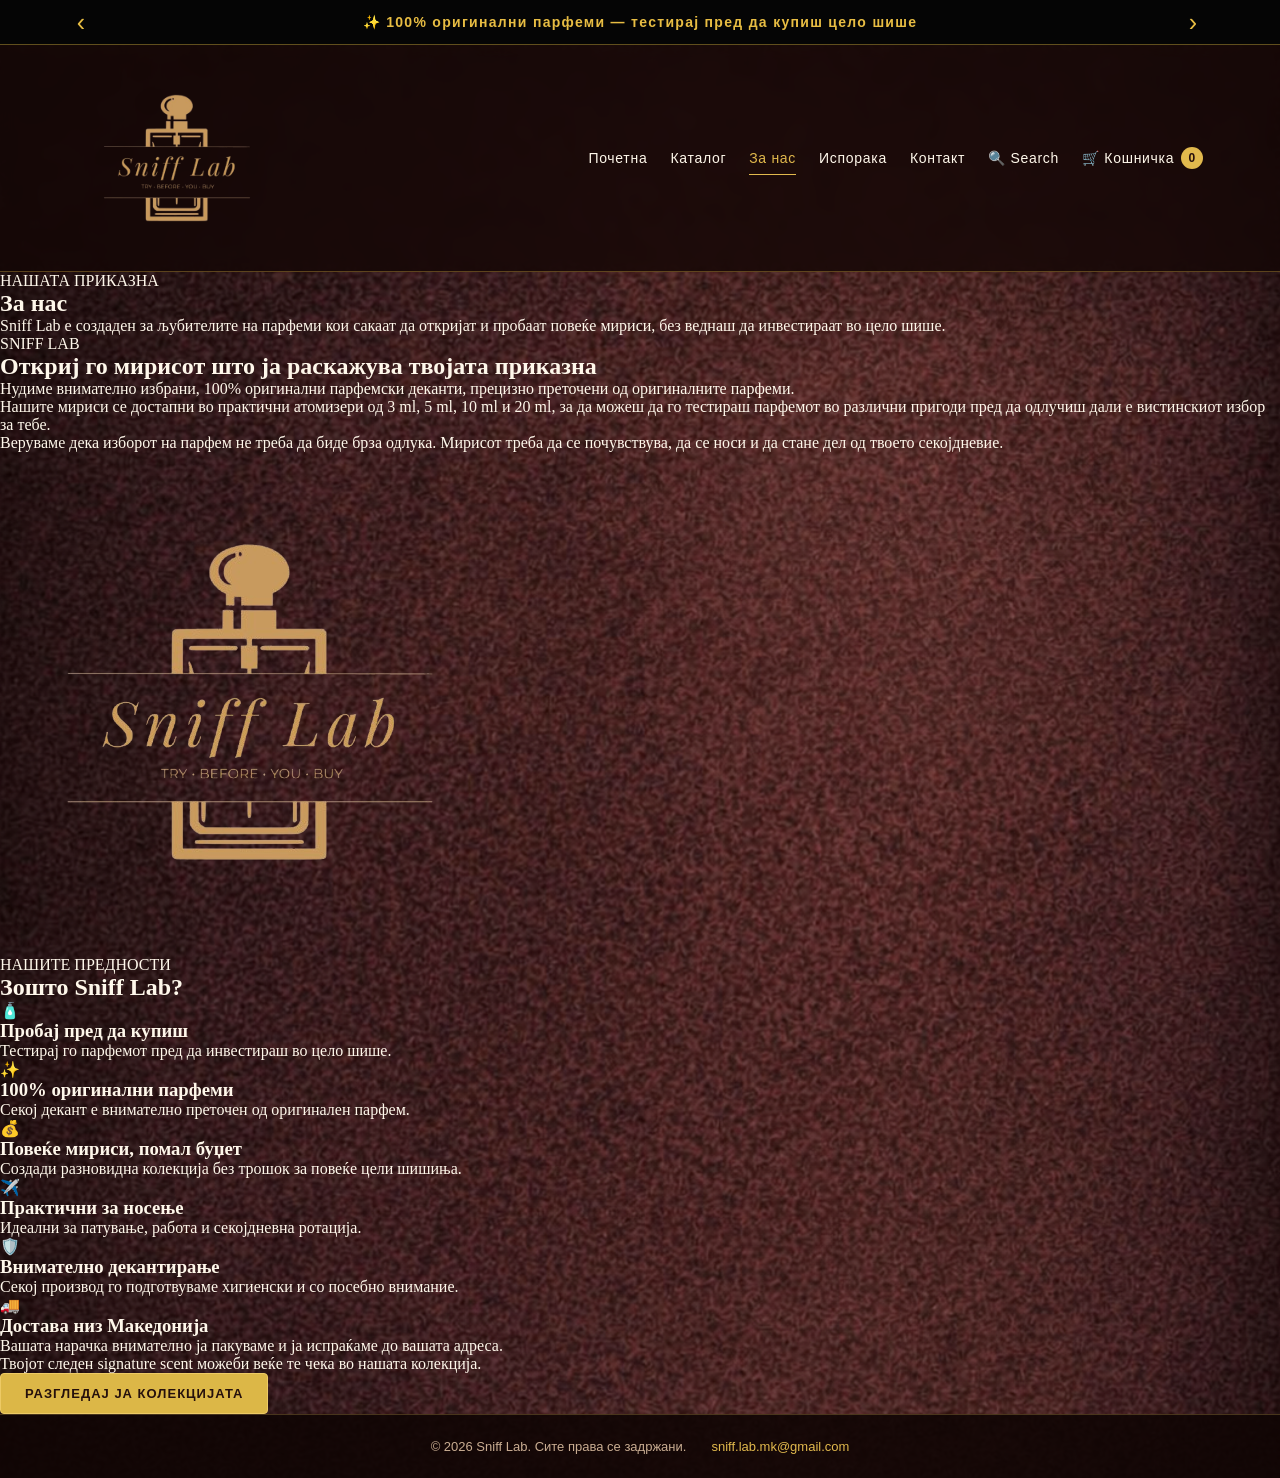
==== about.html @ a7ce07d5 "Create about.html" ====
<!DOCTYPE html>
<html lang="mk">
<head>
  <meta charset="UTF-8">

  <meta
    name="viewport"
    content="width=device-width, initial-scale=1.0"
  >

  <title>За нас | Sniff Lab</title>

  <meta
    name="description"
    content="Запознајте го Sniff Lab — оригинални парфемски деканти за полесно откривање на вашиот совршен мирис."
  >

  <link rel="stylesheet" href="style.css?v=4">
  <link rel="stylesheet" href="components.css?v=2">
  <link rel="stylesheet" href="about.css?v=1">
</head>

<body>
  <div class="announcement-bar">
    <button
      class="announcement-arrow"
      type="button"
      aria-label="Претходна информација"
    >
      ‹
    </button>

    <p class="announcement-message">
      ✨ 100% оригинални парфеми — тестирај пред да купиш цело шише
    </p>

    <button
      class="announcement-arrow"
      type="button"
      aria-label="Следна информација"
    >
      ›
    </button>
  </div>

  <header class="details-header">
    <a href="index.html" class="brand">
      <img src="logo.png" alt="Sniff Lab лого">
    </a>

    <nav
      class="navigation"
      aria-label="Главна навигација"
    >
      <a href="index.html">Почетна</a>
      <a href="catalog.html">Каталог</a>
      <a href="about.html" class="active">За нас</a>
      <a href="delivery.html">Испорака</a>
      <a href="contact.html">Контакт</a>

      <a
        href="catalog.html?search=open"
        aria-expanded="false"
      >
        🔍 Search
      </a>

      <a href="cart.html" class="cart-link">
        🛒 Кошничка
        <span class="cart-count">0</span>
      </a>
    </nav>
  </header>

  <main class="about-main">
    <section class="about-hero">
      <p class="about-eyebrow">
        НАШАТА ПРИКАЗНА
      </p>

      <h1>За нас</h1>

      <p class="about-intro">
        Sniff Lab е создаден за љубителите на парфеми
        кои сакаат да откријат и пробаат повеќе мириси,
        без веднаш да инвестираат во цело шише.
      </p>
    </section>

    <section class="about-story">
      <div class="about-story-content">
        <p class="section-label">
          SNIFF LAB
        </p>

        <h2>Откриј го мирисот што ја раскажува твојата приказна</h2>

        <p>
          Нудиме внимателно избрани, 100% оригинални
          парфемски деканти, прецизно преточени од
          оригиналните парфеми.
        </p>

        <p>
          Нашите мириси се достапни во практични
          атомизери од 3 ml, 5 ml, 10 ml и 20 ml,
          за да можеш да го тестираш парфемот во
          различни пригоди пред да одлучиш дали е
          вистинскиот избор за тебе.
        </p>

        <p>
          Веруваме дека изборот на парфем не треба да
          биде брза одлука. Мирисот треба да се почувствува,
          да се носи и да стане дел од твоето секојдневие.
        </p>
      </div>

      <div class="about-logo-card">
        <img src="logo.png" alt="Sniff Lab">
      </div>
    </section>

    <section class="why-us">
      <div class="why-us-heading">
        <p class="section-label">
          НАШИТЕ ПРЕДНОСТИ
        </p>

        <h2>Зошто Sniff Lab?</h2>
      </div>

      <div class="benefits-grid">
        <article class="benefit-card">
          <span class="benefit-icon">🧴</span>

          <div>
            <h3>Пробај пред да купиш</h3>

            <p>
              Тестирај го парфемот пред да инвестираш
              во цело шише.
            </p>
          </div>
        </article>

        <article class="benefit-card">
          <span class="benefit-icon">✨</span>

          <div>
            <h3>100% оригинални парфеми</h3>

            <p>
              Секој декант е внимателно преточен
              од оригинален парфем.
            </p>
          </div>
        </article>

        <article class="benefit-card">
          <span class="benefit-icon">💰</span>

          <div>
            <h3>Повеќе мириси, помал буџет</h3>

            <p>
              Создади разновидна колекција без трошок
              за повеќе цели шишиња.
            </p>
          </div>
        </article>

        <article class="benefit-card">
          <span class="benefit-icon">✈️</span>

          <div>
            <h3>Практични за носење</h3>

            <p>
              Идеални за патување, работа и
              секојдневна ротација.
            </p>
          </div>
        </article>

        <article class="benefit-card">
          <span class="benefit-icon">🛡️</span>

          <div>
            <h3>Внимателно декантирање</h3>

            <p>
              Секој производ го подготвуваме хигиенски
              и со посебно внимание.
            </p>
          </div>
        </article>

        <article class="benefit-card">
          <span class="benefit-icon">🚚</span>

          <div>
            <h3>Достава низ Македонија</h3>

            <p>
              Вашата нарачка внимателно ја пакуваме
              и ја испраќаме до вашата адреса.
            </p>
          </div>
        </article>
      </div>
    </section>

    <section class="about-cta">
      <p>
        Твојот следен signature scent можеби веќе
        те чека во нашата колекција.
      </p>

      <a
        href="catalog.html"
        class="primary-button"
      >
        Разгледај ја колекцијата
      </a>
    </section>
  </main>

  <footer class="footer">
    <p>
      &copy; 2026 Sniff Lab. Сите права се задржани.
    </p>

    <a href="mailto:sniff.lab.mk@gmail.com">
      sniff.lab.mk@gmail.com
    </a>
  </footer>

  <script src="site.js?v=2"></script>
</body>
</html>
---- style.css ----
* {
  box-sizing: border-box;
  margin: 0;
  padding: 0;
}

html {
  scroll-behavior: smooth;
}

body {
  min-height: 100vh;
  color: #fff8eb;
  background-color: #321512;
  background-image: url("Samo pozadina.png");
  background-position: center top;
  background-size: cover;
  background-repeat: no-repeat;
  background-attachment: fixed;
  font-family: Georgia, "Times New Roman", serif;
}

button,
input,
textarea,
select {
  font: inherit;
}

a {
  color: inherit;
}

/* Информативна лента */

.announcement-bar {
  min-height: 42px;
  padding: 8px 5%;

  display: grid;
  grid-template-columns: 40px 1fr 40px;
  align-items: center;

  color: #e8bd43;
  background-color: #050505;
  border-bottom: 1px solid rgba(232, 189, 67, 0.4);

  font-family: Arial, sans-serif;
}

.announcement-message {
  text-align: center;
  font-size: 14px;
  font-weight: 700;
  letter-spacing: 1.3px;
}

.announcement-arrow {
  width: 34px;
  height: 28px;

  color: #e8bd43;
  background: transparent;
  border: none;

  font-size: 25px;
  cursor: pointer;

  transition:
    color 0.25s ease,
    transform 0.25s ease;
}

.announcement-arrow:hover {
  color: #fff2bf;
  transform: scale(1.15);
}

/* Заглавие */

.header,
.catalog-header,
.details-header {
  width: 100%;
  min-height: 105px;
  padding: 13px 6%;

  display: flex;
  align-items: center;
  justify-content: space-between;
  gap: 25px;

  background-color: rgba(20, 7, 6, 0.82);
  border-bottom: 1px solid rgba(220, 178, 67, 0.35);
  backdrop-filter: blur(7px);
}

.header {
  position: absolute;
  top: 0;
  left: 0;
  z-index: 10;

  background: linear-gradient(
    to bottom,
    rgba(18, 6, 5, 0.92),
    rgba(18, 6, 5, 0.35),
    transparent
  );

  border-bottom: none;
  backdrop-filter: none;
}

.brand {
  flex-shrink: 0;
}

.brand img {
  display: block;
  width: 200px;
  height: auto;
}

.navigation {
  display: flex;
  align-items: center;
  justify-content: flex-end;
  gap: 23px;
}

.navigation a {
  position: relative;
  padding: 9px 0;

  color: #fff8eb;
  font-family: Arial, sans-serif;
  font-size: 14px;
  letter-spacing: 0.7px;
  text-decoration: none;
  white-space: nowrap;

  transition: color 0.3s ease;
}

.navigation a:hover,
.navigation .active {
  color: #e1b94d;
}

.navigation .active::after {
  content: "";
  position: absolute;
  right: 0;
  bottom: 0;
  left: 0;

  height: 1px;
  background-color: #e1b94d;
}

.cart-link {
  display: flex;
  align-items: center;
  gap: 7px;
}

.cart-count {
  min-width: 22px;
  height: 22px;
  padding: 0 5px;

  display: inline-flex;
  align-items: center;
  justify-content: center;

  color: #26100d;
  background-color: #e1b94d;
  border-radius: 50%;

  font-size: 12px;
  font-weight: 700;
}

/* Почетна страница */

.hero {
  min-height: 100vh;
  padding: 165px 7% 80px;

  display: flex;
  align-items: center;

  background: linear-gradient(
    90deg,
    rgba(22, 7, 6, 0.7),
    rgba(22, 7, 6, 0.18)
  );
}

.hero-content {
  max-width: 650px;
}

.eyebrow {
  margin-bottom: 12px;

  color: #e1b94d;
  font-family: Arial, sans-serif;
  font-size: 13px;
  letter-spacing: 5px;
  text-transform: uppercase;
}

.hero h1 {
  margin-bottom: 24px;

  color: #fffaf0;
  font-size: clamp(64px, 10vw, 120px);
  font-weight: 400;
  line-height: 0.9;
}

.hero-text {
  max-width: 580px;
  margin-bottom: 36px;

  color: #f0dfcc;
  font-family: Arial, sans-serif;
  font-size: 19px;
  line-height: 1.8;
}

/* Копчиња */

.hero-button,
.details-button,
.back-button,
.primary-button {
  display: inline-block;
  padding: 12px 24px;

  color: #25100c;
  background-color: #dcb747;
  border: 1px solid #edca65;
  border-radius: 4px;

  font-family: Arial, sans-serif;
  font-size: 13px;
  font-weight: 700;
  letter-spacing: 1px;
  text-align: center;
  text-decoration: none;
  text-transform: uppercase;
  cursor: pointer;

  transition:
    color 0.3s ease,
    background-color 0.3s ease,
    transform 0.3s ease;
}

.hero-button:hover,
.details-button:hover,
.back-button:hover,
.primary-button:hover {
  color: #edca65;
  background-color: rgba(25, 8, 7, 0.85);
  transform: translateY(-2px);
}

/* Каталог */

.collection-main {
  width: min(1050px, 92%);
  min-height: calc(100vh - 200px);
  margin: 0 auto;
  padding: 60px 0 90px;
}

.collection-heading {
  margin-bottom: 38px;
  text-align: center;
}

.collection-heading h1 {
  margin-bottom: 10px;

  color: #f0c34f;
  font-size: clamp(38px, 6vw, 62px);
  font-weight: 700;
  text-shadow: 0 3px 15px rgba(0, 0, 0, 0.6);
}

.collection-heading > p:last-child {
  color: #fff8eb;
  font-size: 18px;
  font-weight: 700;
  text-shadow: 0 2px 8px rgba(0, 0, 0, 0.8);
}

/* Пребарување и филтри */

.catalog-tools {
  max-width: 760px;
  margin: 0 auto 20px;
  padding: 24px;

  display: grid;
  grid-template-columns: 1fr;
  gap: 22px;

  background-color: rgba(24, 9, 8, 0.72);
  border: 1px solid rgba(230, 192, 91, 0.5);
  border-radius: 12px;
  box-shadow: 0 16px 38px rgba(10, 2, 2, 0.35);
  backdrop-filter: blur(6px);
}

.search-wrapper label,
.filter-wrapper > p {
  display: block;
  margin-bottom: 9px;

  color: #f0c34f;
  font-family: Arial, sans-serif;
  font-size: 13px;
  font-weight: 700;
  letter-spacing: 1px;
  text-transform: uppercase;
}

.search-wrapper input {
  width: 100%;
  height: 48px;
  padding: 0 16px;

  color: #fff8eb;
  background-color: rgba(10, 4, 3, 0.72);
  border: 1px solid rgba(230, 192, 91, 0.45);
  border-radius: 6px;
  outline: none;

  font-family: Arial, sans-serif;
  font-size: 16px;

  transition:
    border-color 0.25s ease,
    box-shadow 0.25s ease;
}

.search-wrapper input::placeholder {
  color: #bca995;
}

.search-wrapper input:focus {
  border-color: #f0c34f;
  box-shadow: 0 0 0 3px rgba(240, 195, 79, 0.15);
}

.filter-buttons {
  display: flex;
  flex-wrap: wrap;
  gap: 10px;
}

.filter-button {
  padding: 10px 16px;

  color: #f2dfcc;
  background-color: rgba(14, 5, 4, 0.7);
  border: 1px solid rgba(230, 192, 91, 0.35);
  border-radius: 30px;

  font-family: Arial, sans-serif;
  font-size: 13px;
  font-weight: 700;
  cursor: pointer;

  transition:
    color 0.25s ease,
    background-color 0.25s ease,
    border-color 0.25s ease;
}

.filter-button:hover,
.filter-button.active-filter {
  color: #24100c;
  background-color: #e1b94d;
  border-color: #f0cf70;
}

.results-message {
  max-width: 760px;
  margin: 0 auto 22px;

  color: #e4d3c0;
  font-family: Arial, sans-serif;
  font-size: 14px;
  text-align: right;
}

/* Мрежа: точно два парфеми во ред */

.collection-grid {
  max-width: 760px;
  margin: 0 auto;

  display: grid;
  grid-template-columns: repeat(2, minmax(0, 1fr));
  gap: 28px;
}

.collection-card {
  min-width: 0;
  overflow: hidden;

  display: flex;
  flex-direction: column;

  background-color: rgba(24, 9, 8, 0.8);
  border: 1px solid rgba(230, 192, 91, 0.65);
  border-radius: 12px;
  box-shadow: 0 18px 45px rgba(10, 2, 2, 0.5);
  backdrop-filter: blur(5px);

  text-align: center;

  transition:
    transform 0.3s ease,
    box-shadow 0.3s ease,
    border-color 0.3s ease;
}

.collection-card:hover {
  transform: translateY(-7px);
  border-color: #f0c34f;
  box-shadow: 0 24px 55px rgba(10, 2, 2, 0.7);
}

.collection-image {
  height: 330px;
  padding: 28px 20px 15px;

  display: flex;
  align-items: center;
  justify-content: center;

  background: radial-gradient(
    circle,
    rgba(230, 192, 91, 0.13),
    rgba(18, 6, 5, 0.25) 68%
  );
}

.collection-image img {
  display: block;
  width: auto;
  max-width: 88%;
  height: 280px;
  object-fit: contain;

  filter: drop-shadow(0 16px 14px rgba(0, 0, 0, 0.55));

  transition: transform 0.35s ease;
}

.collection-card:hover .collection-image img {
  transform: scale(1.04);
}

.collection-info {
  flex: 1;
  padding: 20px 18px 24px;

  display: flex;
  flex-direction: column;
  align-items: center;

  border-top: 1px solid rgba(230, 192, 91, 0.2);
}

.product-category {
  margin-bottom: 8px;

  color: #d6aa3c;
  font-family: Arial, sans-serif;
  font-size: 11px;
  font-weight: 700;
  letter-spacing: 2px;
  text-transform: uppercase;
}

.collection-info h2 {
  margin-bottom: 8px;
  color: #f0c34f;
  font-size: 24px;
  line-height: 1.2;
}

.collection-info p {
  margin-bottom: 18px;

  color: #fff8eb;
  font-size: 15px;
  font-weight: 700;
}

.collection-info .details-button {
  margin-top: auto;
}

.no-results {
  grid-column: 1 / -1;
  padding: 55px 25px;

  background-color: rgba(24, 9, 8, 0.75);
  border: 1px solid rgba(230, 192, 91, 0.45);
  border-radius: 12px;

  text-align: center;
}

.no-results h2 {
  margin-bottom: 10px;
  color: #f0c34f;
}

.no-results p {
  color: #e0cdb9;
  font-family: Arial, sans-serif;
}

/* Детална страница */

.details-main {
  width: min(1050px, 90%);
  min-height: calc(100vh - 160px);
  margin: 0 auto;
  padding: 65px 0 90px;
}

.perfume-details {
  padding: 45px;

  display: grid;
  grid-template-columns: 330px 1fr;
  align-items: center;
  gap: 55px;

  background-color: rgba(24, 9, 8, 0.78);
  border: 1px solid rgba(230, 192, 91, 0.65);
  border-radius: 18px;
  box-shadow: 0 22px 60px rgba(10, 2, 2, 0.55);
  backdrop-filter: blur(6px);
}

.details-image {
  display: flex;
  align-items: center;
  justify-content: center;
}

.details-image img {
  display: block;
  width: auto;
  max-width: 100%;
  height: 420px;
  object-fit: contain;
  filter: drop-shadow(0 20px 18px rgba(0, 0, 0, 0.6));
}

.details-content h1 {
  margin-bottom: 24px;
  color: #f0c34f;
  font-size: clamp(38px, 5vw, 58px);
}

.details-section {
  margin-bottom: 24px;
}

.details-section h2 {
  margin-bottom: 10px;
  color: #fff8eb;
  font-size: 25px;
}

.details-section p,
.price-list {
  color: #f1dfcd;
  font-family: Arial, sans-serif;
  font-size: 16px;
  line-height: 1.8;
}

.price-list {
  list-style: none;
}

.price-list strong {
  color: #fff8eb;
}

.back-button {
  margin-top: 8px;
}

/* Footer */

.footer {
  padding: 24px 6%;

  display: flex;
  align-items: center;
  justify-content: center;
  flex-wrap: wrap;
  gap: 10px 25px;

  color: #c9ad92;
  background-color: rgba(16, 5, 4, 0.9);
  border-top: 1px solid rgba(230, 192, 91, 0.25);

  text-align: center;
  font-family: Arial, sans-serif;
  font-size: 13px;
}

.footer a {
  color: #e1b94d;
  text-decoration: none;
}

.footer a:hover {
  text-decoration: underline;
}

/* Таблет */

@media (max-width: 950px) {
  .catalog-header {
    padding-right: 4%;
    padding-left: 4%;
  }

  .brand img {
    width: 160px;
  }

  .navigation {
    gap: 14px;
  }

  .navigation a {
    font-size: 12px;
  }

  .perfume-details {
    grid-template-columns: 280px 1fr;
    gap: 35px;
  }
}

/* Телефон */

@media (max-width: 700px) {
  body {
    background-attachment: scroll;
  }

  .announcement-bar {
    min-height: 40px;
    padding: 6px 2%;
    grid-template-columns: 28px 1fr 28px;
  }

  .announcement-message {
    font-size: 11px;
    letter-spacing: 0.5px;
    line-height: 1.4;
  }

  .announcement-arrow {
    width: 28px;
  }

  .header,
  .catalog-header,
  .details-header {
    min-height: auto;
    padding: 10px 4%;

    align-items: flex-start;
    flex-direction: column;
    gap: 5px;
  }

  .brand img {
    width: 150px;
  }

  .navigation {
    width: 100%;
    padding-bottom: 5px;

    justify-content: flex-start;
    gap: 17px;

    overflow-x: auto;
    scrollbar-width: none;
  }

  .navigation::-webkit-scrollbar {
    display: none;
  }

  .navigation a {
    flex-shrink: 0;
    font-size: 12px;
  }

  .hero {
    padding: 145px 6% 60px;
  }

  .hero h1 {
    font-size: 58px;
  }

  .hero-text {
    font-size: 17px;
  }

  .collection-main {
    width: 94%;
    padding: 42px 0 65px;
  }

  .collection-heading {
    margin-bottom: 28px;
  }

  .collection-heading h1 {
    font-size: 38px;
  }

  .collection-heading > p:last-child {
    font-size: 15px;
  }

  .catalog-tools {
    padding: 17px;
  }

  .filter-buttons {
    gap: 7px;
  }

  .filter-button {
    padding: 8px 12px;
    font-size: 11px;
  }

  .results-message {
    font-size: 12px;
  }

  .collection-grid {
    grid-template-columns: repeat(2, minmax(0, 1fr));
    gap: 12px;
  }

  .collection-image {
    height: 210px;
    padding: 18px 8px 10px;
  }

  .collection-image img {
    max-width: 94%;
    height: 180px;
  }

  .collection-info {
    padding: 14px 8px 16px;
  }

  .product-category {
    font-size: 9px;
    letter-spacing: 1px;
  }

  .collection-info h2 {
    font-size: 17px;
  }

  .collection-info p {
    margin-bottom: 13px;
    font-size: 12px;
  }

  .collection-info .details-button {
    width: 100%;
    padding: 9px 6px;
    font-size: 10px;
  }

  .details-main {
    width: 92%;
    padding: 35px 0 65px;
  }

  .perfume-details {
    padding: 27px 20px;

    grid-template-columns: 1fr;
    gap: 30px;
  }

  .details-image img {
    height: 300px;
  }

  .details-content h1 {
    font-size: 38px;
  }
}

/* Многу тесни телефони */

@media (max-width: 370px) {
  .collection-grid {
    gap: 8px;
  }

  .collection-image {
    height: 185px;
  }

  .collection-image img {
    height: 158px;
  }

  .collection-info h2 {
    font-size: 15px;
  }
}
---- components.css ----
/* Search копче во навигацијата */

.nav-search-button {
  position: relative;
  padding: 9px 0;

  color: #fff8eb;
  background: transparent;
  border: none;

  font-family: Arial, sans-serif;
  font-size: 14px;
  letter-spacing: 0.7px;
  white-space: nowrap;
  cursor: pointer;

  transition: color 0.3s ease;
}

.nav-search-button:hover {
  color: #e1b94d;
}

/* Search прозорец */

.header-search-panel {
  position: fixed;
  top: 55px;
  left: 50%;
  z-index: 2000;

  width: min(620px, calc(100% - 32px));
  padding: 12px;

  background:
    linear-gradient(
      135deg,
      rgba(38, 12, 10, 0.99),
      rgba(17, 6, 5, 0.99)
    );

  border: 1px solid rgba(225, 185, 77, 0.7);
  border-radius: 12px;

  box-shadow:
    0 20px 55px rgba(0, 0, 0, 0.65),
    inset 0 0 25px rgba(225, 185, 77, 0.04);

  opacity: 0;
  visibility: hidden;
  pointer-events: none;

  transform: translate(-50%, -18px);

  transition:
    opacity 0.25s ease,
    visibility 0.25s ease,
    transform 0.25s ease;
}

.header-search-panel.search-open {
  opacity: 1;
  visibility: visible;
  pointer-events: auto;

  transform: translate(-50%, 0);
}

.header-search-form {
  display: grid;
  grid-template-columns: auto 1fr auto;
  align-items: center;
  gap: 10px;

  width: 100%;
  min-height: 54px;
  padding: 0 13px;

  background-color: #140706;
  border: 1px solid rgba(225, 185, 77, 0.48);
  border-radius: 8px;
}

.header-search-form > span {
  font-size: 17px;
}

.header-search-form input {
  width: 100%;
  height: 50px;
  padding: 0 6px;

  color: #fff8eb;
  background: transparent;
  border: none;
  outline: none;

  font-family: Arial, sans-serif;
  font-size: 16px;
}

.header-search-form input::placeholder {
  color: #bba895;
  opacity: 1;
}

.header-search-form input:focus {
  color: #fff8eb;
}

.header-search-form button {
  width: 38px;
  height: 38px;
  padding: 0;

  display: flex;
  align-items: center;
  justify-content: center;

  color: #e8c45b;
  background-color: rgba(225, 185, 77, 0.08);
  border: 1px solid rgba(225, 185, 77, 0.3);
  border-radius: 50%;

  font-family: Arial, sans-serif;
  font-size: 25px;
  line-height: 1;
  cursor: pointer;

  transition:
    color 0.25s ease,
    background-color 0.25s ease,
    border-color 0.25s ease;
}

.header-search-form button:hover {
  color: #160806;
  background-color: #e1b94d;
  border-color: #e1b94d;
}

/* Поддршка за старата Search структура */

.header-search-inner {
  width: min(700px, 90%);
  margin: 0 auto;
  padding: 18px 0;
}

.header-search-inner label {
  position: absolute;
  width: 1px;
  height: 1px;
  overflow: hidden;
  clip-path: inset(50%);
  white-space: nowrap;
}

.header-search-inner input {
  width: 100%;
  height: 52px;
  padding: 0 18px;

  color: #fff8eb;
  background-color: #160907;
  border: 1px solid #dcb747;
  border-radius: 7px;
  outline: none;

  font-family: Arial, sans-serif;
  font-size: 16px;
}

.header-search-inner input::placeholder {
  color: #bba895;
}

/* Нежна промена на горната порака */

.announcement-message {
  opacity: 1;

  transition:
    opacity 0.18s ease,
    transform 0.18s ease;
}

.announcement-message.changing {
  opacity: 0;
  transform: translateY(-4px);
}

/* Телефон */

@media (max-width: 950px) {
  .nav-search-button {
    font-size: 12px;
  }
}

@media (max-width: 700px) {
  .nav-search-button {
    flex-shrink: 0;
    font-size: 12px;
  }

  .header-search-panel {
    top: 48px;
    width: calc(100% - 24px);
    padding: 9px;
  }

  .header-search-form {
    min-height: 49px;
    padding: 0 9px;
    gap: 7px;
  }

  .header-search-form input {
    height: 45px;
    font-size: 15px;
  }

  .header-search-form button {
    width: 34px;
    height: 34px;
    font-size: 22px;
  }
}
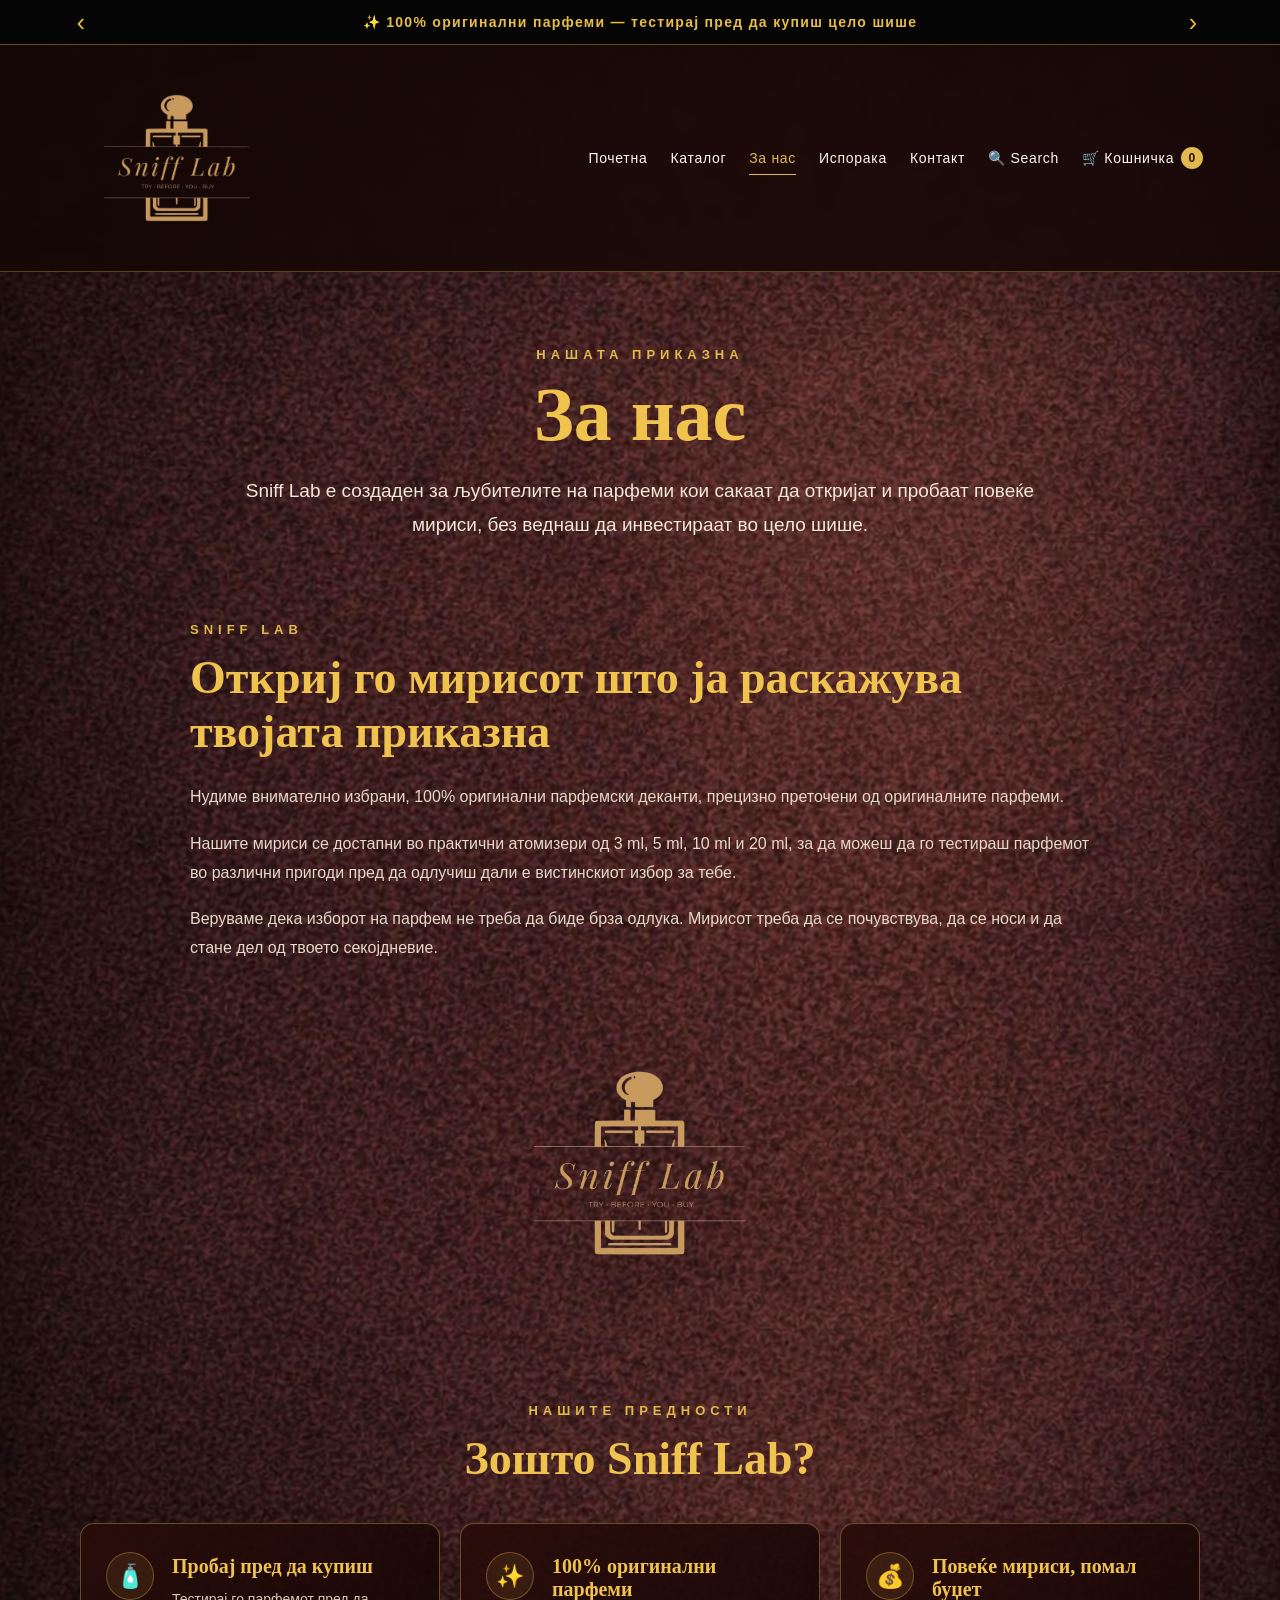
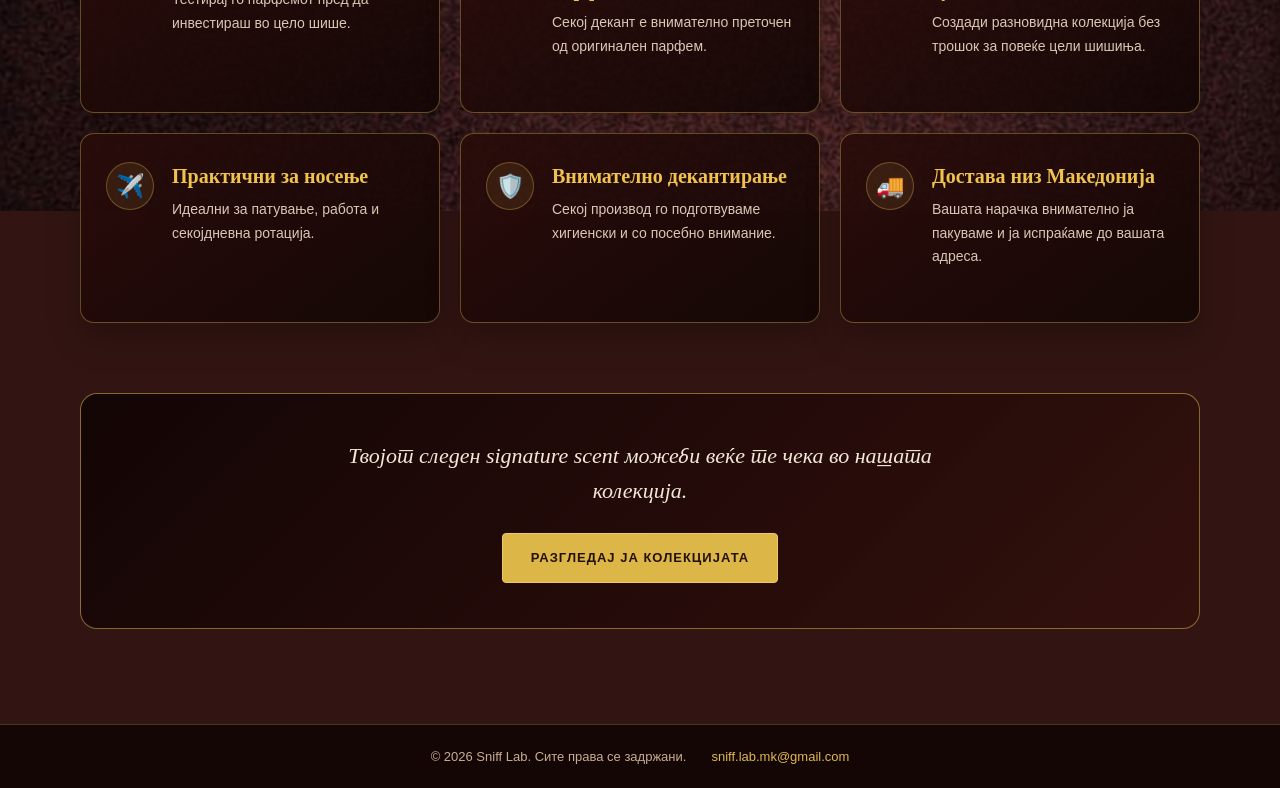
==== commit 80e947e7: "Update about.html" ====
--- a/about.html
+++ b/about.html
@@ -17,7 +17,7 @@
 
   <link rel="stylesheet" href="style.css?v=4">
   <link rel="stylesheet" href="components.css?v=2">
-  <link rel="stylesheet" href="about.css?v=1">
+ <link rel="stylesheet" href="about.css?v=2">
 </head>
 
 <body>
--- a/about.css
+++ b/about.css
@@ -0,0 +1,342 @@
+.about-main {
+  width: min(1120px, 90%);
+  margin: 0 auto;
+  padding: 75px 0 95px;
+}
+
+/* Почетен дел */
+
+.about-hero {
+  max-width: 820px;
+  margin: 0 auto 55px;
+  text-align: center;
+}
+
+.about-eyebrow,
+.section-label {
+  margin-bottom: 14px;
+
+  color: #e1b94d;
+  font-family: Arial, sans-serif;
+  font-size: 13px;
+  font-weight: 700;
+  letter-spacing: 5px;
+}
+
+.about-hero h1 {
+  margin-bottom: 22px;
+
+  color: #f0c34f;
+  font-size: clamp(48px, 7vw, 76px);
+  line-height: 1;
+}
+
+.about-intro {
+  color: #f3e7d8;
+  font-family: Arial, sans-serif;
+  font-size: 19px;
+  line-height: 1.8;
+}
+
+/* Приказна */
+
+.about-story {
+  margin-bottom: 70px;
+  padding: 50px;
+
+  display: grid;
+  grid-template-columns: 1.45fr 0.55fr;
+  align-items: center;
+  gap: 55px;
+
+  background:
+    linear-gradient(
+      135deg,
+      rgba(25, 7, 6, 0.94),
+      rgba(53, 17, 14, 0.88)
+    );
+
+  border: 1px solid rgba(225, 185, 77, 0.58);
+  border-radius: 18px;
+
+  box-shadow:
+    0 22px 55px rgba(0, 0, 0, 0.35),
+    inset 0 0 45px rgba(225, 185, 77, 0.025);
+}
+
+.about-story-content h2,
+.why-us-heading h2 {
+  margin-bottom: 25px;
+
+  color: #f0c34f;
+  font-size: clamp(31px, 4vw, 46px);
+  line-height: 1.16;
+}
+
+.about-story-content p:not(.section-label) {
+  margin-bottom: 18px;
+
+  color: #e7d8c8;
+  font-family: Arial, sans-serif;
+  font-size: 16px;
+  line-height: 1.8;
+}
+
+.about-story-content p:last-child {
+  margin-bottom: 0;
+}
+
+.about-logo-card {
+  min-height: 330px;
+  padding: 30px;
+
+  display: flex;
+  align-items: center;
+  justify-content: center;
+
+  background:
+    radial-gradient(
+      circle,
+      rgba(225, 185, 77, 0.12),
+      rgba(14, 5, 4, 0.72) 68%
+    );
+
+  border: 1px solid rgba(225, 185, 77, 0.32);
+  border-radius: 14px;
+}
+
+.about-logo-card img {
+  display: block;
+  width: min(260px, 100%);
+  height: auto;
+
+  filter: drop-shadow(0 15px 25px rgba(0, 0, 0, 0.45));
+}
+
+/* Зошто Sniff Lab */
+
+.why-us {
+  margin-bottom: 70px;
+}
+
+.why-us-heading {
+  max-width: 720px;
+  margin: 0 auto 38px;
+  text-align: center;
+}
+
+.benefits-grid {
+  display: grid;
+  grid-template-columns: repeat(3, minmax(0, 1fr));
+  gap: 20px;
+}
+
+.benefit-card {
+  min-height: 190px;
+  padding: 28px 25px;
+
+  display: flex;
+  align-items: flex-start;
+  gap: 18px;
+
+  background:
+    linear-gradient(
+      145deg,
+      rgba(41, 12, 10, 0.92),
+      rgba(18, 6, 5, 0.9)
+    );
+
+  border: 1px solid rgba(225, 185, 77, 0.38);
+  border-radius: 14px;
+
+  box-shadow: 0 15px 35px rgba(0, 0, 0, 0.24);
+
+  transition:
+    transform 0.25s ease,
+    border-color 0.25s ease,
+    box-shadow 0.25s ease;
+}
+
+.benefit-card:hover {
+  border-color: rgba(240, 195, 79, 0.85);
+  transform: translateY(-5px);
+
+  box-shadow: 0 22px 42px rgba(0, 0, 0, 0.38);
+}
+
+.benefit-icon {
+  width: 48px;
+  height: 48px;
+  flex: 0 0 48px;
+
+  display: flex;
+  align-items: center;
+  justify-content: center;
+
+  background-color: rgba(225, 185, 77, 0.1);
+  border: 1px solid rgba(225, 185, 77, 0.34);
+  border-radius: 50%;
+
+  font-size: 23px;
+}
+
+.benefit-card h3 {
+  margin: 3px 0 10px;
+
+  color: #f0c34f;
+  font-size: 20px;
+}
+
+.benefit-card p {
+  color: #d9c7b5;
+  font-family: Arial, sans-serif;
+  font-size: 14px;
+  line-height: 1.65;
+}
+
+/* Завршен повик */
+
+.about-cta {
+  padding: 45px 30px;
+
+  background:
+    linear-gradient(
+      135deg,
+      rgba(16, 5, 4, 0.92),
+      rgba(51, 16, 13, 0.9)
+    );
+
+  border: 1px solid rgba(225, 185, 77, 0.55);
+  border-radius: 17px;
+
+  text-align: center;
+}
+
+.about-cta p {
+  max-width: 660px;
+  margin: 0 auto 25px;
+
+  color: #f3e7d8;
+  font-size: 22px;
+  font-style: italic;
+  line-height: 1.55;
+}
+
+.about-cta .primary-button {
+  display: inline-flex;
+  align-items: center;
+  justify-content: center;
+
+  min-height: 50px;
+  padding: 0 28px;
+}
+
+/* Таблет */
+
+@media (max-width: 900px) {
+  .about-story {
+    grid-template-columns: 1fr;
+  }
+
+  .about-logo-card {
+    min-height: 260px;
+  }
+
+  .benefits-grid {
+    grid-template-columns: repeat(2, minmax(0, 1fr));
+  }
+}
+
+/* Телефон */
+
+@media (max-width: 600px) {
+  .about-main {
+    width: min(92%, 560px);
+    padding: 52px 0 70px;
+  }
+
+  .about-hero {
+    margin-bottom: 35px;
+  }
+
+  .about-eyebrow,
+  .section-label {
+    letter-spacing: 3px;
+  }
+
+  .about-intro {
+    font-size: 16px;
+    line-height: 1.7;
+  }
+
+  .about-story {
+    margin-bottom: 50px;
+    padding: 28px 20px;
+    gap: 28px;
+  }
+
+  .about-story-content p:not(.section-label) {
+    font-size: 15px;
+    line-height: 1.7;
+  }
+
+  .about-logo-card {
+    min-height: 220px;
+    padding: 20px;
+  }
+
+  .about-logo-card img {
+    width: min(220px, 90%);
+  }
+
+  .why-us {
+    margin-bottom: 50px;
+  }
+
+  .benefits-grid {
+    grid-template-columns: 1fr;
+    gap: 14px;
+  }
+
+  .benefit-card {
+    min-height: auto;
+    padding: 22px 18px;
+  }
+
+  .about-cta {
+    padding: 34px 20px;
+  }
+
+  .about-cta p {
+    font-size: 18px;
+  }
+}
+.about-story {
+  grid-template-columns: 1fr;
+  max-width: 900px;
+  margin-left: auto;
+  margin-right: auto;
+}
+
+.about-logo-card {
+  display: flex;
+  min-height: auto;
+  padding: 0;
+
+  background: transparent;
+  border: none;
+  border-radius: 0;
+  box-shadow: none;
+}
+
+.about-logo-card img {
+  width: min(290px, 100%);
+  filter: drop-shadow(0 16px 24px rgba(0, 0, 0, 0.45));
+}
+.about-story {
+  padding: 25px 0;
+  background: transparent;
+  border: none;
+  border-radius: 0;
+  box-shadow: none;
+}
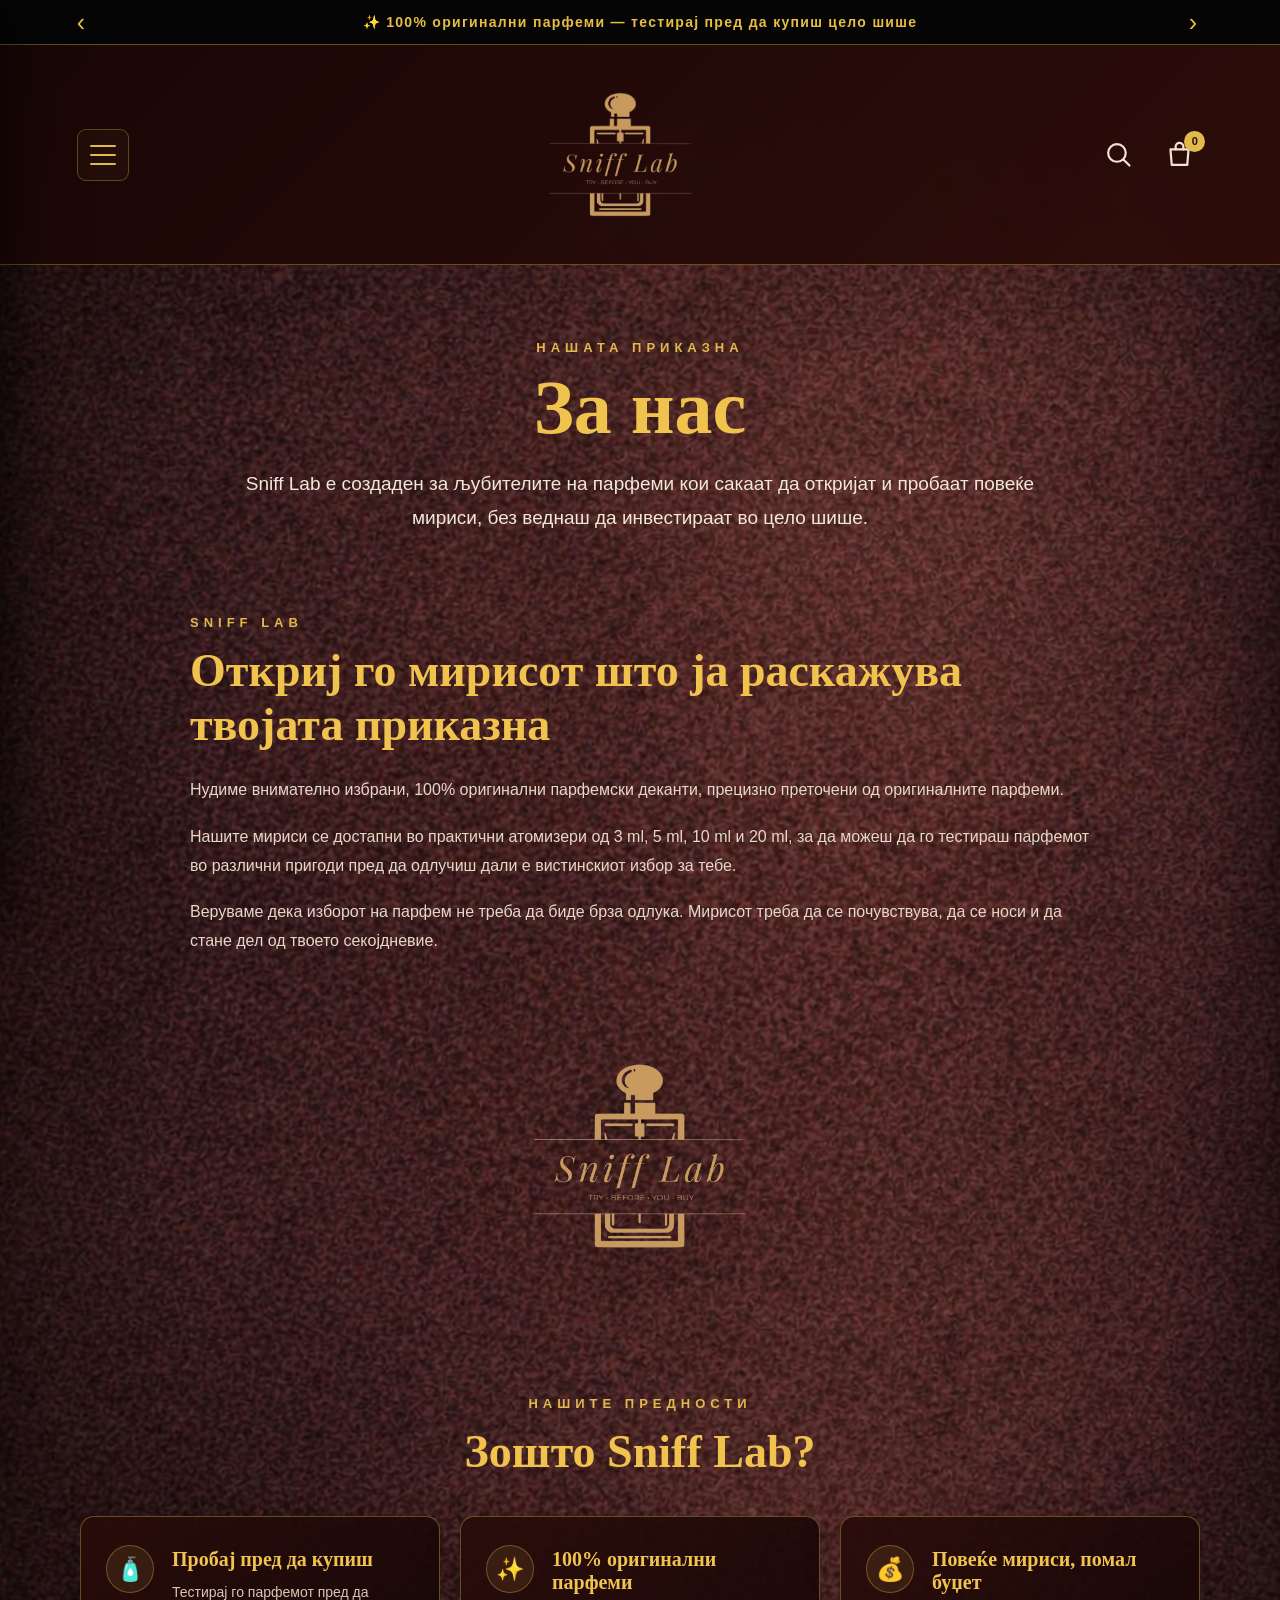
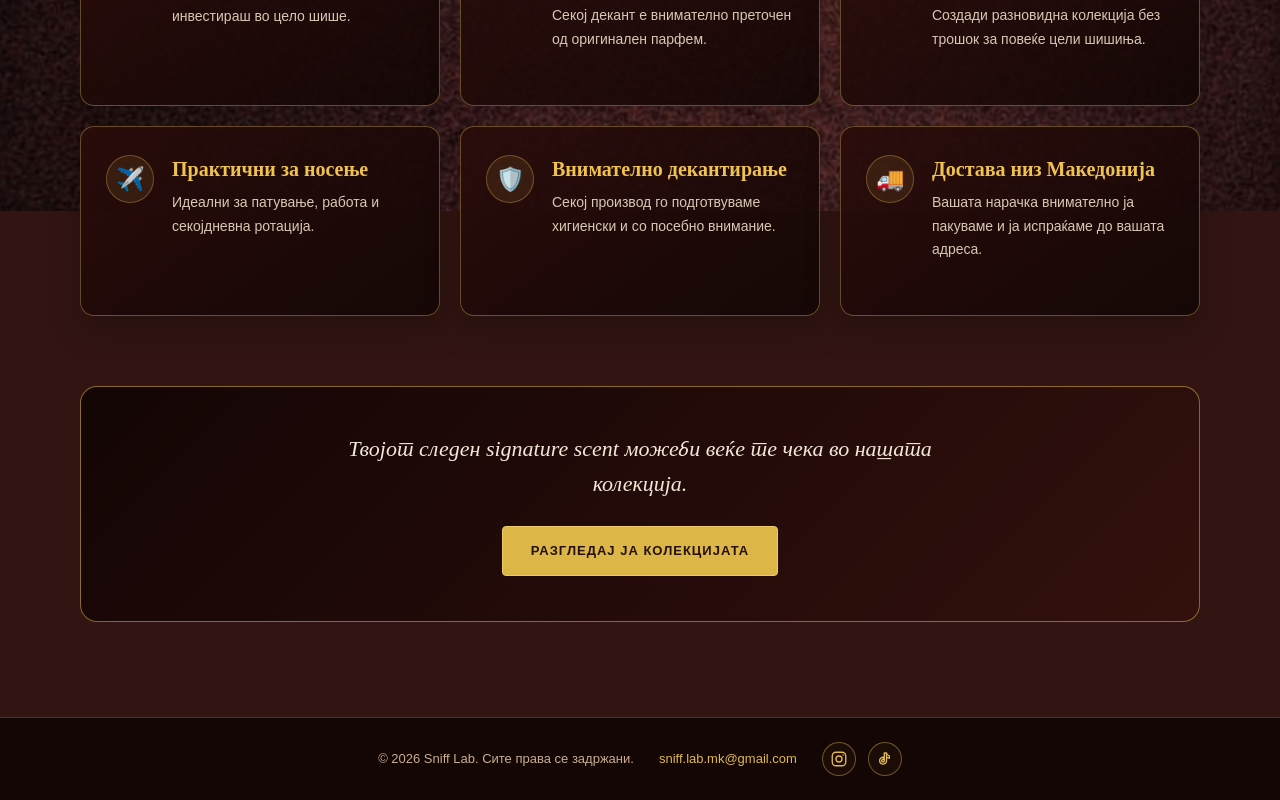
==== commit 58c24a45: "Update about.html" ====
--- a/about.html
+++ b/about.html
@@ -14,7 +14,8 @@
     name="description"
     content="Запознајте го Sniff Lab — оригинални парфемски деканти за полесно откривање на вашиот совршен мирис."
   >
-
+  <link rel="icon" type="image/png" href="logo.png">
+  <link rel="apple-touch-icon" href="logo.png">
   <link rel="stylesheet" href="style.css?v=4">
   <link rel="stylesheet" href="components.css?v=2">
  <link rel="stylesheet" href="about.css?v=2">
--- a/style.css
+++ b/style.css
@@ -844,3 +844,1036 @@
     font-size: 15px;
   }
 }
+/* Страници во каталогот */
+
+.catalog-pagination {
+  width: 100%;
+  margin: 45px auto 15px;
+
+  display: flex;
+  align-items: center;
+  justify-content: center;
+  gap: 14px;
+
+  font-family: Arial, sans-serif;
+}
+
+.catalog-pagination[hidden] {
+  display: none;
+}
+
+.pagination-numbers {
+  display: flex;
+  align-items: center;
+  justify-content: center;
+  gap: 8px;
+}
+
+.pagination-button {
+  min-width: 44px;
+  height: 44px;
+  padding: 0 14px;
+
+  color: #f4e4d2;
+  background-color: rgba(28, 9, 7, 0.92);
+  border: 1px solid rgba(225, 185, 77, 0.55);
+  border-radius: 7px;
+
+  font-family: Arial, sans-serif;
+  font-size: 14px;
+  font-weight: 700;
+
+  cursor: pointer;
+
+  transition:
+    color 0.25s ease,
+    background-color 0.25s ease,
+    border-color 0.25s ease,
+    transform 0.25s ease,
+    box-shadow 0.25s ease;
+}
+
+.pagination-button:hover:not(:disabled) {
+  color: #24100c;
+  background-color: #e1b94d;
+  border-color: #f4d578;
+
+  transform: translateY(-2px);
+
+  box-shadow:
+    0 8px 20px rgba(0, 0, 0, 0.3),
+    0 0 14px rgba(225, 185, 77, 0.15);
+}
+
+.pagination-button.active-page {
+  color: #24100c;
+  background:
+    linear-gradient(
+      135deg,
+      #f0cf68,
+      #dca72e
+    );
+  border-color: #f7dc83;
+
+  box-shadow:
+    0 7px 18px rgba(0, 0, 0, 0.32),
+    0 0 16px rgba(225, 185, 77, 0.16);
+}
+
+.pagination-button:disabled {
+  opacity: 0.35;
+  cursor: not-allowed;
+}
+
+.pagination-navigation {
+  min-width: 120px;
+}
+
+/* Страници на телефон */
+
+@media (max-width: 700px) {
+  .catalog-pagination {
+    margin-top: 32px;
+    gap: 7px;
+  }
+
+  .pagination-numbers {
+    gap: 6px;
+  }
+
+  .pagination-button {
+    min-width: 38px;
+    height: 40px;
+    padding: 0 10px;
+
+    font-size: 12px;
+  }
+
+  .pagination-navigation {
+    min-width: auto;
+    padding: 0 11px;
+  }
+}
+/* Копче за филтри */
+
+.catalog-tools {
+  width: 100%;
+  margin: 30px 0 24px;
+
+  display: flex;
+  align-items: center;
+  justify-content: flex-start;
+}
+
+.filter-toggle-button {
+  min-height: 50px;
+  padding: 0 20px;
+
+  display: inline-flex;
+  align-items: center;
+  justify-content: center;
+  gap: 11px;
+
+  color: #f4dfc7;
+  background-color: rgba(29, 9, 7, 0.92);
+  border: 1px solid rgba(225, 185, 77, 0.62);
+  border-radius: 8px;
+
+  font-family: Arial, sans-serif;
+  font-size: 14px;
+  font-weight: 700;
+  letter-spacing: 0.8px;
+
+  cursor: pointer;
+
+  box-shadow:
+    0 10px 25px rgba(0, 0, 0, 0.25),
+    inset 0 0 18px rgba(225, 185, 77, 0.03);
+
+  transition:
+    color 0.25s ease,
+    background-color 0.25s ease,
+    border-color 0.25s ease,
+    transform 0.25s ease;
+}
+
+.filter-toggle-button:hover {
+  color: #24100c;
+  background-color: #e1b94d;
+  border-color: #f5d77b;
+
+  transform: translateY(-2px);
+}
+
+.filter-toggle-icon {
+  color: #e1b94d;
+  font-size: 19px;
+  line-height: 1;
+}
+
+.filter-toggle-button:hover .filter-toggle-icon {
+  color: #24100c;
+}
+
+.active-filter-count {
+  min-width: 24px;
+  height: 24px;
+  padding: 0 7px;
+
+  display: inline-flex;
+  align-items: center;
+  justify-content: center;
+
+  color: #24100c;
+  background-color: #f0c34f;
+  border-radius: 999px;
+
+  font-size: 12px;
+  font-weight: 800;
+}
+
+.active-filter-count[hidden] {
+  display: none;
+}
+
+/* Темна позадина зад филтрите */
+
+.filter-overlay {
+  position: fixed;
+  inset: 0;
+  z-index: 2990;
+
+  background-color: rgba(5, 1, 1, 0.76);
+  backdrop-filter: blur(4px);
+}
+
+.filter-overlay[hidden] {
+  display: none;
+}
+
+/* Страничен панел */
+
+.filter-panel {
+  position: fixed;
+  top: 0;
+  right: 0;
+  z-index: 3000;
+
+  width: min(430px, 92vw);
+  height: 100dvh;
+
+  display: grid;
+  grid-template-rows: auto 1fr auto;
+
+  color: #f7e9d8;
+  background:
+    linear-gradient(
+      160deg,
+      #2a0c09 0%,
+      #170605 55%,
+      #0d0303 100%
+    );
+
+  border-left: 1px solid rgba(225, 185, 77, 0.55);
+
+  box-shadow:
+    -20px 0 50px rgba(0, 0, 0, 0.55),
+    inset 1px 0 rgba(255, 220, 130, 0.05);
+
+  transform: translateX(105%);
+  visibility: hidden;
+
+  transition:
+    transform 0.38s ease,
+    visibility 0.38s ease;
+}
+
+.filter-panel.filter-panel-open {
+  transform: translateX(0);
+  visibility: visible;
+}
+
+.filters-are-open {
+  overflow: hidden;
+}
+
+/* Горен дел */
+
+.filter-panel-header {
+  padding: 28px 28px 23px;
+
+  display: flex;
+  align-items: center;
+  justify-content: space-between;
+  gap: 20px;
+
+  border-bottom: 1px solid rgba(225, 185, 77, 0.25);
+}
+
+.filter-panel-eyebrow {
+  margin-bottom: 6px;
+
+  color: #dcae3d;
+
+  font-family: Arial, sans-serif;
+  font-size: 11px;
+  font-weight: 700;
+  letter-spacing: 4px;
+  text-transform: uppercase;
+}
+
+.filter-panel-header h2 {
+  color: #f0c34f;
+  font-size: 34px;
+}
+
+.filter-close-button {
+  width: 46px;
+  height: 46px;
+
+  display: flex;
+  align-items: center;
+  justify-content: center;
+
+  color: #edc452;
+  background-color: rgba(35, 10, 8, 0.78);
+  border: 1px solid rgba(225, 185, 77, 0.52);
+  border-radius: 50%;
+
+  font-family: Arial, sans-serif;
+  font-size: 29px;
+  line-height: 1;
+
+  cursor: pointer;
+
+  transition:
+    color 0.25s ease,
+    background-color 0.25s ease,
+    transform 0.25s ease;
+}
+
+.filter-close-button:hover {
+  color: #24100c;
+  background-color: #e1b94d;
+  transform: rotate(90deg);
+}
+
+/* Содржина на филтрите */
+
+.filter-panel-content {
+  padding: 10px 28px 30px;
+  overflow-y: auto;
+}
+
+.filter-group {
+  padding: 24px 0;
+
+  border-bottom: 1px solid rgba(225, 185, 77, 0.18);
+}
+
+.filter-group:last-child {
+  border-bottom: none;
+}
+
+.filter-group h3 {
+  margin-bottom: 15px;
+
+  color: #f5dfc8;
+  font-size: 20px;
+}
+
+.filter-options {
+  display: flex;
+  flex-wrap: wrap;
+  gap: 10px;
+}
+
+.filter-option {
+  min-height: 42px;
+  padding: 0 15px;
+
+  color: #d9c4ae;
+  background-color: rgba(41, 13, 10, 0.72);
+  border: 1px solid rgba(225, 185, 77, 0.35);
+  border-radius: 999px;
+
+  font-family: Arial, sans-serif;
+  font-size: 13px;
+  font-weight: 700;
+
+  cursor: pointer;
+
+  transition:
+    color 0.22s ease,
+    background-color 0.22s ease,
+    border-color 0.22s ease,
+    transform 0.22s ease;
+}
+
+.filter-option:hover {
+  color: #f7e8d6;
+  border-color: #e1b94d;
+  transform: translateY(-1px);
+}
+
+.filter-option.active-filter {
+  color: #24100c;
+  background:
+    linear-gradient(
+      135deg,
+      #f0cf68,
+      #dca72e
+    );
+  border-color: #f6dc87;
+
+  box-shadow:
+    0 7px 18px rgba(0, 0, 0, 0.25),
+    0 0 13px rgba(225, 185, 77, 0.12);
+}
+
+/* Долни копчиња */
+
+.filter-panel-footer {
+  padding: 20px 28px 24px;
+
+  display: grid;
+  grid-template-columns: 1fr 1fr;
+  gap: 11px;
+
+  background-color: rgba(11, 3, 3, 0.92);
+  border-top: 1px solid rgba(225, 185, 77, 0.25);
+}
+
+.clear-filters-button,
+.show-products-button {
+  min-height: 50px;
+  padding: 10px 14px;
+
+  border-radius: 7px;
+
+  font-family: Arial, sans-serif;
+  font-size: 12px;
+  font-weight: 800;
+  letter-spacing: 0.5px;
+
+  cursor: pointer;
+
+  transition:
+    background-color 0.25s ease,
+    color 0.25s ease,
+    border-color 0.25s ease,
+    transform 0.25s ease;
+}
+
+.clear-filters-button {
+  color: #e3cdb6;
+  background-color: transparent;
+  border: 1px solid rgba(225, 185, 77, 0.45);
+}
+
+.clear-filters-button:hover {
+  color: #f3cb5d;
+  border-color: #e1b94d;
+}
+
+.show-products-button {
+  color: #24100c;
+  background:
+    linear-gradient(
+      135deg,
+      #f0cf68,
+      #dca72e
+    );
+  border: 1px solid #f6dc87;
+}
+
+.show-products-button:hover {
+  transform: translateY(-2px);
+}
+
+/* Филтри на телефон */
+
+@media (max-width: 700px) {
+  .catalog-tools {
+    margin: 23px 0 20px;
+  }
+
+  .filter-toggle-button {
+    width: 100%;
+    min-height: 48px;
+  }
+
+  .filter-panel {
+    width: min(390px, 94vw);
+  }
+
+  .filter-panel-header {
+    padding: 22px 20px 18px;
+  }
+
+  .filter-panel-header h2 {
+    font-size: 29px;
+  }
+
+  .filter-panel-content {
+    padding: 5px 20px 22px;
+  }
+
+  .filter-group {
+    padding: 20px 0;
+  }
+
+  .filter-options {
+    gap: 8px;
+  }
+
+  .filter-option {
+    min-height: 40px;
+    padding: 0 13px;
+    font-size: 12px;
+  }
+
+  .filter-panel-footer {
+    padding: 16px 20px 20px;
+    grid-template-columns: 1fr;
+  }
+}
+/* Корекција на кутијата околу Филтри */
+
+.catalog-tools {
+  width: 100%;
+  margin: 30px auto 24px;
+  padding: 0;
+
+  display: flex;
+  align-items: center;
+  justify-content: center;
+
+  background: transparent;
+  border: none;
+  border-radius: 0;
+  box-shadow: none;
+}
+
+.filter-toggle-button {
+  min-width: 170px;
+}
+
+@media (max-width: 700px) {
+  .catalog-tools {
+    margin: 23px auto 20px;
+    padding: 0 5px;
+  }
+
+  .filter-toggle-button {
+    width: min(260px, 100%);
+  }
+}
+/* Целосно отстранување на лентата зад Филтри */
+
+.catalog-page .catalog-tools {
+  width: fit-content !important;
+  min-width: 0 !important;
+  min-height: 0 !important;
+
+  margin: 30px auto 24px !important;
+  padding: 0 !important;
+
+  background: transparent !important;
+  background-color: transparent !important;
+  background-image: none !important;
+
+  border: 0 !important;
+  border-radius: 0 !important;
+
+  box-shadow: none !important;
+  backdrop-filter: none !important;
+}
+
+.catalog-page .catalog-tools::before,
+.catalog-page .catalog-tools::after {
+  display: none !important;
+  content: none !important;
+}
+
+@media (max-width: 700px) {
+  .catalog-page .catalog-tools {
+    width: min(260px, 90%) !important;
+    margin: 24px auto 20px !important;
+  }
+}
+/* Подредување и ценовен опсег */
+
+.filter-sort-label {
+  display: block;
+  margin-bottom: 9px;
+
+  color: #d8c3ae;
+  font-family: Arial, sans-serif;
+  font-size: 13px;
+}
+
+.filter-sort-select {
+  width: 100%;
+  min-height: 50px;
+  padding: 0 15px;
+
+  color: #fff7e8;
+  background-color: #190907;
+  border: 1px solid rgba(225, 185, 77, 0.65);
+  border-radius: 8px;
+  outline: none;
+
+  font-family: Arial, sans-serif;
+  font-size: 15px;
+  cursor: pointer;
+  color-scheme: dark;
+}
+
+.filter-sort-select:focus {
+  border-color: #f0ce68;
+  box-shadow: 0 0 0 3px rgba(240, 206, 104, 0.14);
+}
+
+.filter-sort-select option {
+  color: #fff7e8;
+  background-color: #190907;
+}
+
+.product-price-range {
+  margin-top: 8px;
+
+  color: #e8bd4d;
+  font-family: Arial, sans-serif;
+  font-size: 16px;
+  font-weight: 700;
+}
+/* Филтри лево и подредување десно */
+
+.catalog-tools {
+  width: 100%;
+  margin: 35px 0 20px;
+
+  display: flex;
+  align-items: flex-end;
+  justify-content: space-between;
+  gap: 20px;
+
+  background: transparent;
+  border: none;
+  box-shadow: none;
+}
+
+.catalog-sort {
+  display: flex;
+  flex-direction: column;
+  align-items: flex-end;
+  gap: 8px;
+}
+
+.catalog-sort label {
+  color: #e5bd4b;
+  font-family: Arial, sans-serif;
+  font-size: 13px;
+  font-weight: 700;
+  letter-spacing: 0.7px;
+  text-transform: uppercase;
+}
+
+.catalog-sort .filter-sort-select {
+  width: 230px;
+  min-height: 52px;
+}
+
+@media (max-width: 700px) {
+  .catalog-tools {
+    margin: 25px 0 18px;
+    gap: 10px;
+  }
+
+  .filter-toggle-button {
+    min-height: 48px;
+    padding: 0 16px;
+  }
+
+  .catalog-sort {
+    gap: 6px;
+  }
+
+  .catalog-sort label {
+    font-size: 11px;
+  }
+
+  .catalog-sort .filter-sort-select {
+    width: 155px;
+    min-height: 48px;
+    padding: 0 9px;
+    font-size: 12px;
+  }
+}
+/* Усогласени копчиња: Филтри и Подреди по */
+
+.catalog-tools {
+  align-items: center;
+}
+
+.filter-toggle-button,
+.catalog-sort {
+  width: 230px;
+}
+
+.filter-toggle-button,
+.catalog-sort .filter-sort-select {
+  min-height: 62px;
+  margin: 0;
+
+  color: #fff4e3;
+  background-color: rgba(31, 10, 8, 0.96);
+  border: 1px solid rgba(225, 185, 77, 0.72);
+  border-radius: 9px;
+
+  font-family: Arial, sans-serif;
+  font-size: 15px;
+  font-weight: 700;
+}
+
+.catalog-sort {
+  display: block;
+}
+
+.catalog-sort label {
+  display: none;
+}
+
+.catalog-sort .filter-sort-select {
+  width: 100%;
+  padding: 0 42px 0 18px;
+  cursor: pointer;
+  outline: none;
+}
+
+.filter-toggle-button:hover,
+.catalog-sort .filter-sort-select:hover,
+.catalog-sort .filter-sort-select:focus {
+  background-color: rgba(42, 15, 11, 0.98);
+  border-color: #f0ce68;
+  box-shadow: 0 0 0 3px rgba(240, 206, 104, 0.1);
+}
+
+@media (max-width: 700px) {
+  .filter-toggle-button,
+  .catalog-sort {
+    width: calc(50% - 6px);
+  }
+
+  .filter-toggle-button,
+  .catalog-sort .filter-sort-select {
+    min-height: 50px;
+    font-size: 12px;
+  }
+
+  .catalog-sort .filter-sort-select {
+    padding: 0 28px 0 10px;
+  }
+}
+/* Усогласени копчиња: Филтри и Подреди по */
+
+.catalog-tools {
+  align-items: center;
+}
+
+.filter-toggle-button,
+.catalog-sort {
+  width: 230px;
+}
+
+.filter-toggle-button,
+.catalog-sort .filter-sort-select {
+  min-height: 62px;
+  margin: 0;
+
+  color: #fff4e3;
+  background-color: rgba(31, 10, 8, 0.96);
+  border: 1px solid rgba(225, 185, 77, 0.72);
+  border-radius: 9px;
+
+  font-family: Arial, sans-serif;
+  font-size: 15px;
+  font-weight: 700;
+}
+
+.catalog-sort {
+  display: block;
+}
+
+.catalog-sort label {
+  display: none;
+}
+
+.catalog-sort .filter-sort-select {
+  width: 100%;
+  padding: 0 42px 0 18px;
+  cursor: pointer;
+  outline: none;
+}
+
+.filter-toggle-button:hover,
+.catalog-sort .filter-sort-select:hover,
+.catalog-sort .filter-sort-select:focus {
+  background-color: rgba(42, 15, 11, 0.98);
+  border-color: #f0ce68;
+  box-shadow: 0 0 0 3px rgba(240, 206, 104, 0.1);
+}
+
+@media (max-width: 700px) {
+  .filter-toggle-button,
+  .catalog-sort {
+    width: calc(50% - 6px);
+  }
+
+  .filter-toggle-button,
+  .catalog-sort .filter-sort-select {
+    min-height: 50px;
+    font-size: 12px;
+  }
+
+  .catalog-sort .filter-sort-select {
+    padding: 0 28px 0 10px;
+  }
+}
+/* ========================================
+   РЕЦЕНЗИИ ОД КЛИЕНТИ
+======================================== */
+
+.reviews-section {
+  position: relative;
+  padding: 90px max(24px, calc((100% - 1200px) / 2));
+
+  background:
+    linear-gradient(
+      rgba(18, 6, 5, 0.82),
+      rgba(31, 10, 8, 0.88)
+    ),
+    url("Samo pozadina.png") center / cover fixed;
+
+  border-top: 1px solid rgba(225, 185, 77, 0.5);
+  border-bottom: 1px solid rgba(225, 185, 77, 0.5);
+}
+
+.reviews-heading {
+  max-width: 760px;
+  margin: 0 auto 45px;
+  text-align: center;
+}
+
+.reviews-heading .eyebrow {
+  margin-bottom: 12px;
+
+  color: #e1b94d;
+  font-family: Arial, sans-serif;
+  font-size: 13px;
+  font-weight: 700;
+  letter-spacing: 5px;
+  text-transform: uppercase;
+}
+
+.reviews-heading h2 {
+  margin-bottom: 16px;
+
+  color: #f0c34f;
+  font-family: Georgia, "Times New Roman", serif;
+  font-size: clamp(36px, 5vw, 58px);
+  line-height: 1.08;
+}
+
+.reviews-heading > p:last-child {
+  color: #ead9c7;
+  font-family: Arial, sans-serif;
+  font-size: 17px;
+  line-height: 1.7;
+}
+
+.reviews-grid {
+  display: grid;
+  grid-template-columns: repeat(3, minmax(0, 1fr));
+  gap: 22px;
+}
+
+.review-card {
+  position: relative;
+  min-height: 310px;
+  padding: 30px 27px;
+
+  display: flex;
+  flex-direction: column;
+
+  background:
+    linear-gradient(
+      145deg,
+      rgba(49, 17, 13, 0.97),
+      rgba(24, 7, 6, 0.98)
+    );
+
+  border: 1px solid rgba(225, 185, 77, 0.55);
+  border-radius: 14px;
+
+  box-shadow:
+    0 18px 40px rgba(0, 0, 0, 0.34),
+    inset 0 0 30px rgba(225, 185, 77, 0.035);
+
+  overflow: hidden;
+
+  transition:
+    transform 0.3s ease,
+    border-color 0.3s ease,
+    box-shadow 0.3s ease;
+}
+
+.review-card::after {
+  content: "";
+  position: absolute;
+  right: -45px;
+  bottom: -45px;
+
+  width: 130px;
+  height: 130px;
+
+  background:
+    radial-gradient(
+      circle,
+      rgba(225, 185, 77, 0.12),
+      transparent 68%
+    );
+
+  pointer-events: none;
+}
+
+.review-card:hover {
+  transform: translateY(-6px);
+  border-color: rgba(240, 206, 104, 0.9);
+
+  box-shadow:
+    0 24px 50px rgba(0, 0, 0, 0.45),
+    0 0 25px rgba(225, 185, 77, 0.08);
+}
+
+.review-stars {
+  margin-bottom: 12px;
+
+  color: #f0c34f;
+  font-family: Arial, sans-serif;
+  font-size: 17px;
+  letter-spacing: 4px;
+}
+
+.review-quote {
+  height: 47px;
+
+  color: rgba(240, 195, 79, 0.75);
+  font-family: Georgia, "Times New Roman", serif;
+  font-size: 65px;
+  line-height: 0.9;
+}
+
+.review-card > p {
+  margin-bottom: 26px;
+
+  color: #f3e6d8;
+  font-family: Arial, sans-serif;
+  font-size: 16px;
+  line-height: 1.75;
+}
+
+.review-card footer {
+  margin-top: auto;
+  padding-top: 18px;
+
+  display: flex;
+  flex-direction: column;
+  gap: 5px;
+
+  border-top: 1px solid rgba(225, 185, 77, 0.22);
+}
+
+.review-card footer strong {
+  color: #f0c34f;
+  font-family: Arial, sans-serif;
+  font-size: 14px;
+}
+
+.review-card footer span {
+  color: #bba895;
+  font-family: Arial, sans-serif;
+  font-size: 12px;
+}
+
+.reviews-action {
+  margin-top: 45px;
+  text-align: center;
+}
+
+.reviews-action .hero-button {
+  display: inline-flex;
+  align-items: center;
+  justify-content: center;
+}
+
+/* Таблет */
+
+@media (max-width: 950px) {
+  .reviews-grid {
+    grid-template-columns: repeat(2, minmax(0, 1fr));
+  }
+}
+
+/* Телефон */
+
+@media (max-width: 650px) {
+  .reviews-section {
+    padding: 65px 20px;
+    background-attachment: scroll;
+  }
+
+  .reviews-heading {
+    margin-bottom: 32px;
+  }
+
+  .reviews-heading h2 {
+    font-size: 36px;
+  }
+
+  .reviews-heading > p:last-child {
+    font-size: 15px;
+  }
+
+  .reviews-grid {
+    display: flex;
+    gap: 16px;
+
+    overflow-x: auto;
+    scroll-snap-type: x mandatory;
+    scrollbar-width: none;
+
+    padding: 5px 2px 20px;
+  }
+
+  .reviews-grid::-webkit-scrollbar {
+    display: none;
+  }
+
+  .review-card {
+    min-width: 86%;
+    min-height: 300px;
+
+    padding: 26px 22px;
+    scroll-snap-align: center;
+  }
+
+  .review-card > p {
+    font-size: 15px;
+  }
+
+  .reviews-action {
+    margin-top: 25px;
+  }
+}
--- a/components.css
+++ b/components.css
@@ -139,7 +139,7 @@
   border-color: #e1b94d;
 }
 
-/* Поддршка за старата Search структура */
+/* Поддршка за стара Search структура */
 
 .header-search-inner {
   width: min(700px, 90%);
@@ -152,6 +152,7 @@
   width: 1px;
   height: 1px;
   overflow: hidden;
+
   clip-path: inset(50%);
   white-space: nowrap;
 }
@@ -175,6 +176,60 @@
   color: #bba895;
 }
 
+/* Икони во footer на сите страници */
+
+.global-footer-socials {
+  display: flex;
+  align-items: center;
+  justify-content: center;
+  gap: 12px;
+}
+
+.global-footer-socials a {
+  width: 34px;
+  height: 34px;
+
+  display: inline-flex;
+  align-items: center;
+  justify-content: center;
+
+  color: #e1b94d;
+  background-color: rgba(225, 185, 77, 0.04);
+  border: 1px solid rgba(225, 185, 77, 0.43);
+  border-radius: 50%;
+
+  text-decoration: none;
+
+  transition:
+    color 0.25s ease,
+    background-color 0.25s ease,
+    border-color 0.25s ease,
+    transform 0.25s ease;
+}
+
+.global-footer-socials a:hover {
+  color: #1b0907;
+  background-color: #e1b94d;
+  border-color: #f0ce68;
+  transform: translateY(-3px);
+}
+
+.global-footer-socials svg {
+  width: 18px;
+  height: 18px;
+
+  fill: none;
+  stroke: currentColor;
+  stroke-width: 1.8;
+  stroke-linecap: round;
+  stroke-linejoin: round;
+}
+
+.global-footer-socials .global-footer-icon-fill {
+  fill: currentColor;
+  stroke: none;
+}
+
 /* Нежна промена на горната порака */
 
 .announcement-message {
@@ -190,13 +245,15 @@
   transform: translateY(-4px);
 }
 
-/* Телефон */
+/* Таблет */
 
 @media (max-width: 950px) {
   .nav-search-button {
     font-size: 12px;
   }
 }
+
+/* Телефон */
 
 @media (max-width: 700px) {
   .nav-search-button {
@@ -226,4 +283,19 @@
     height: 34px;
     font-size: 22px;
   }
-}
+
+  .global-footer-socials {
+    width: 100%;
+    margin-top: 10px;
+  }
+
+  .global-footer-socials a {
+    width: 38px;
+    height: 38px;
+  }
+
+  .global-footer-socials svg {
+    width: 20px;
+    height: 20px;
+  }
+}
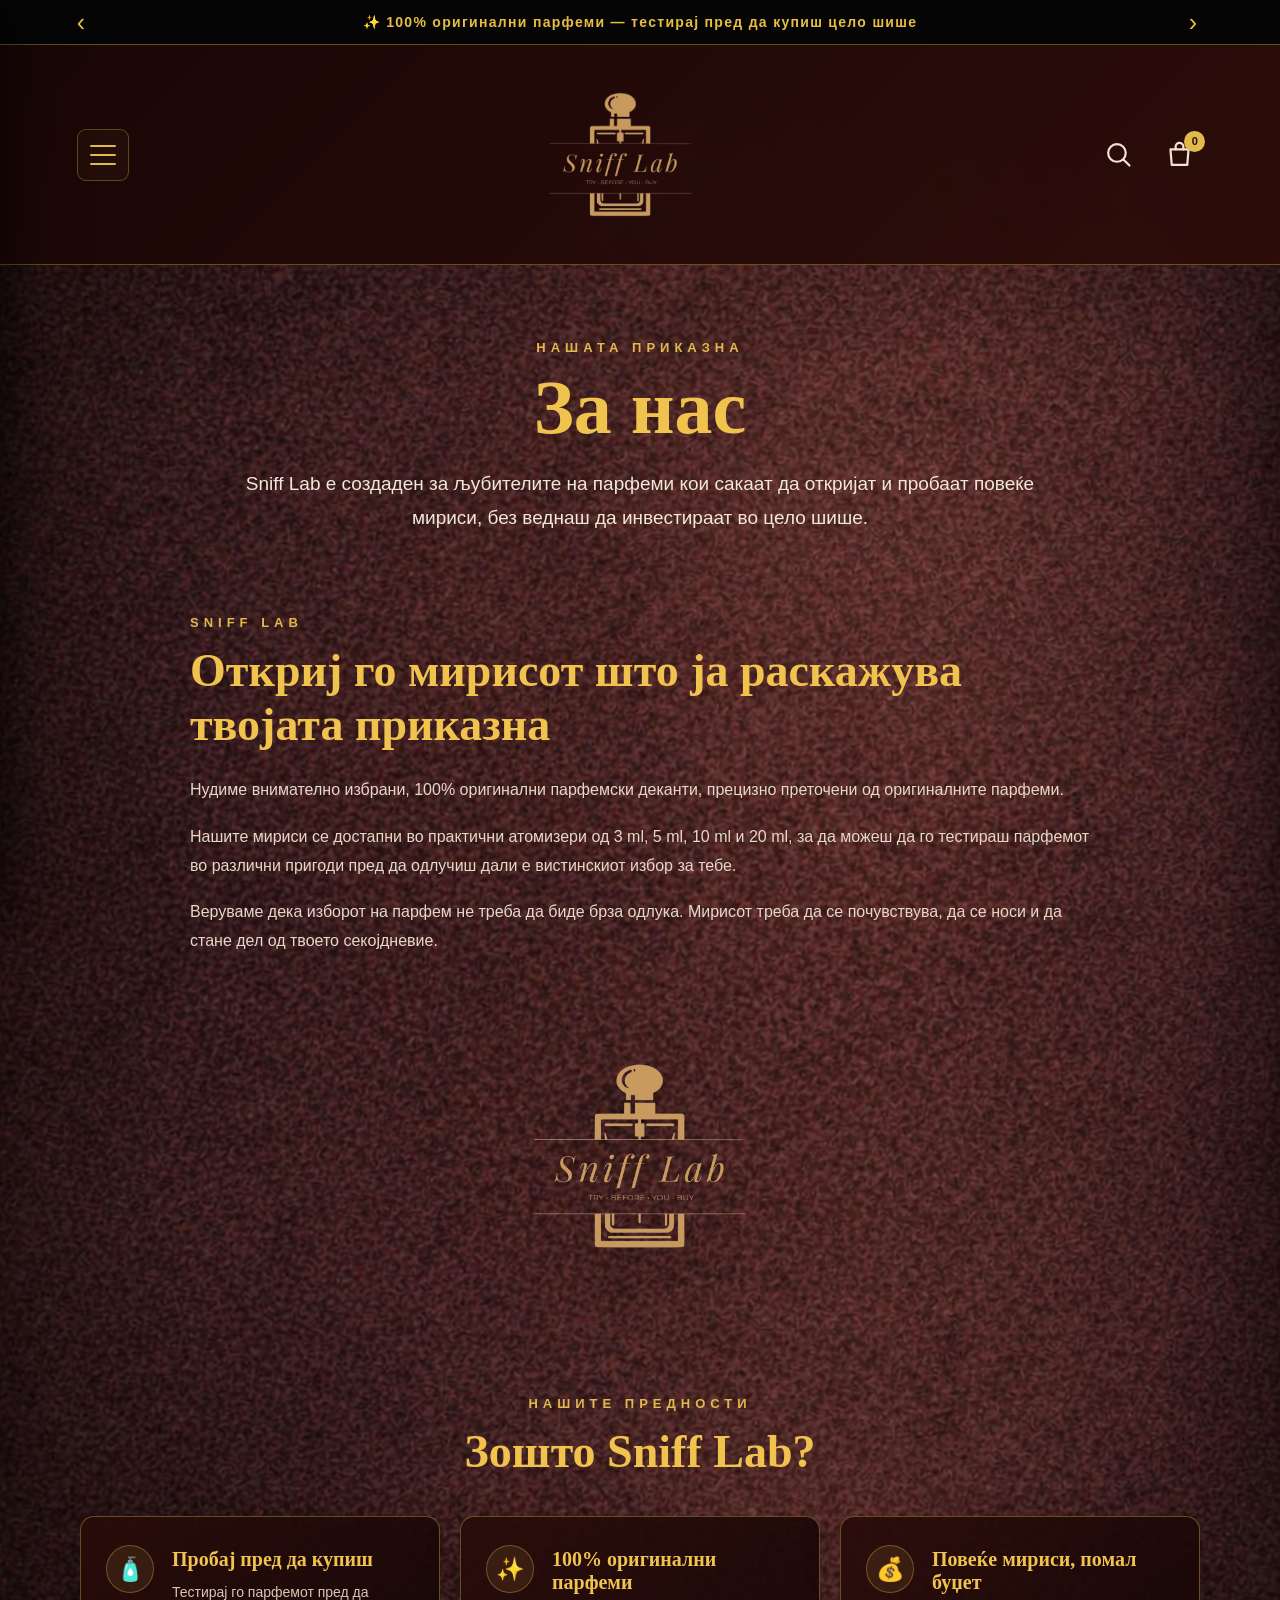
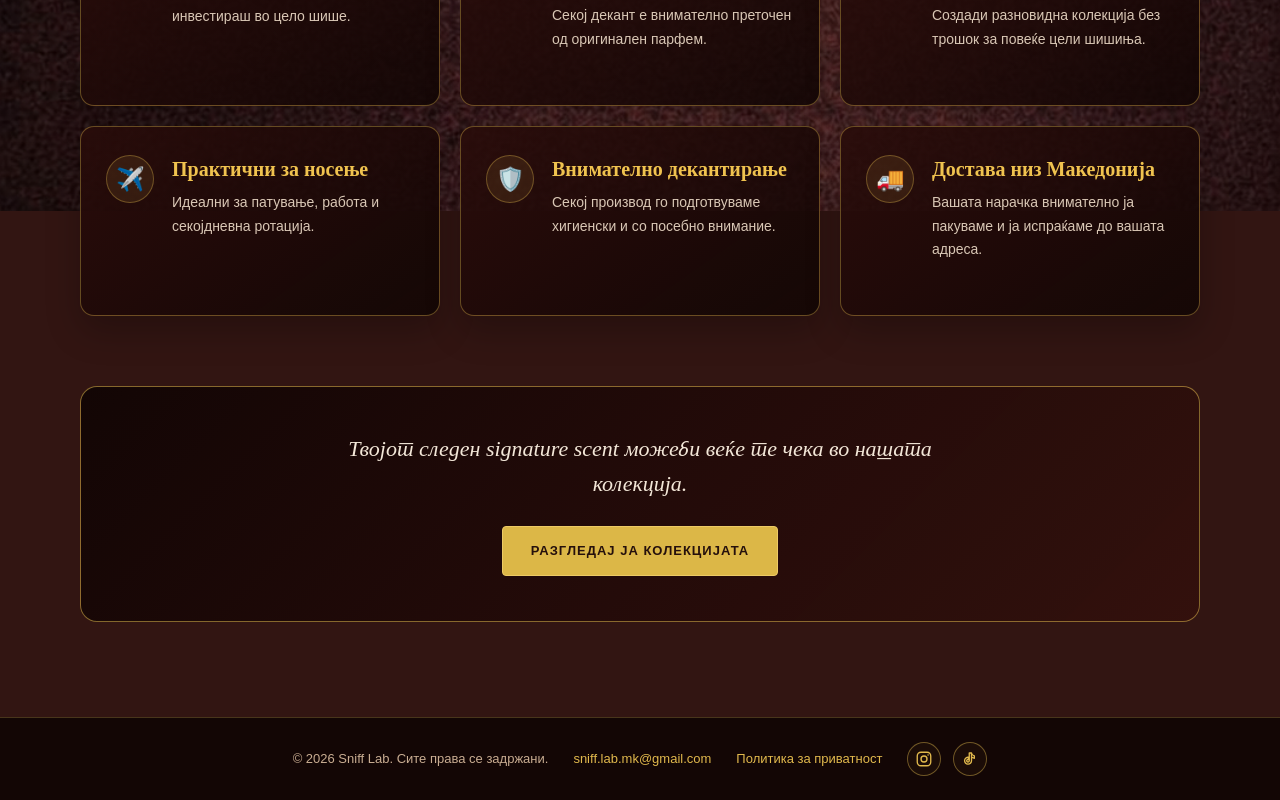
==== commit d2645151: "Update about.html" ====
--- a/about.html
+++ b/about.html
@@ -235,6 +235,9 @@
     <a href="mailto:sniff.lab.mk@gmail.com">
       sniff.lab.mk@gmail.com
     </a>
+    <a href="privacy.html">
+      Политика за приватност
+    </a>
   </footer>
 
   <script src="site.js?v=2"></script>
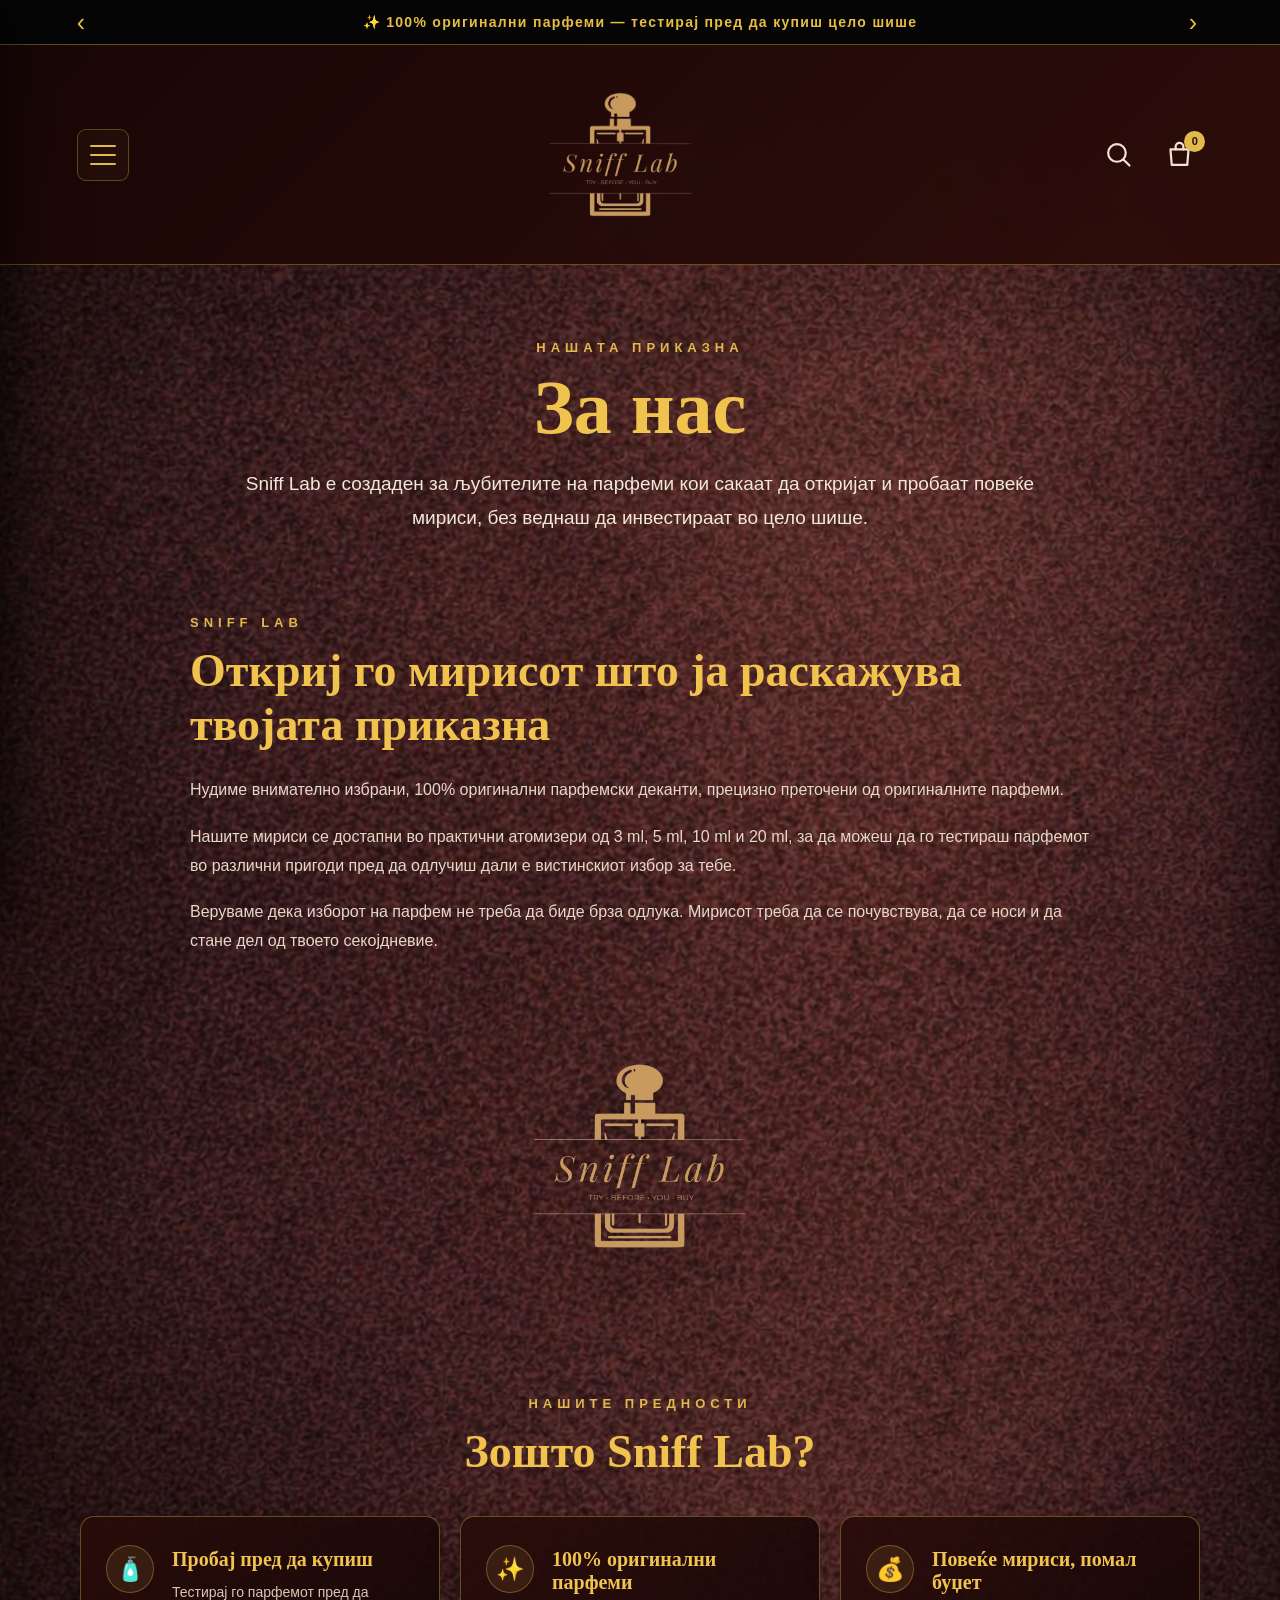
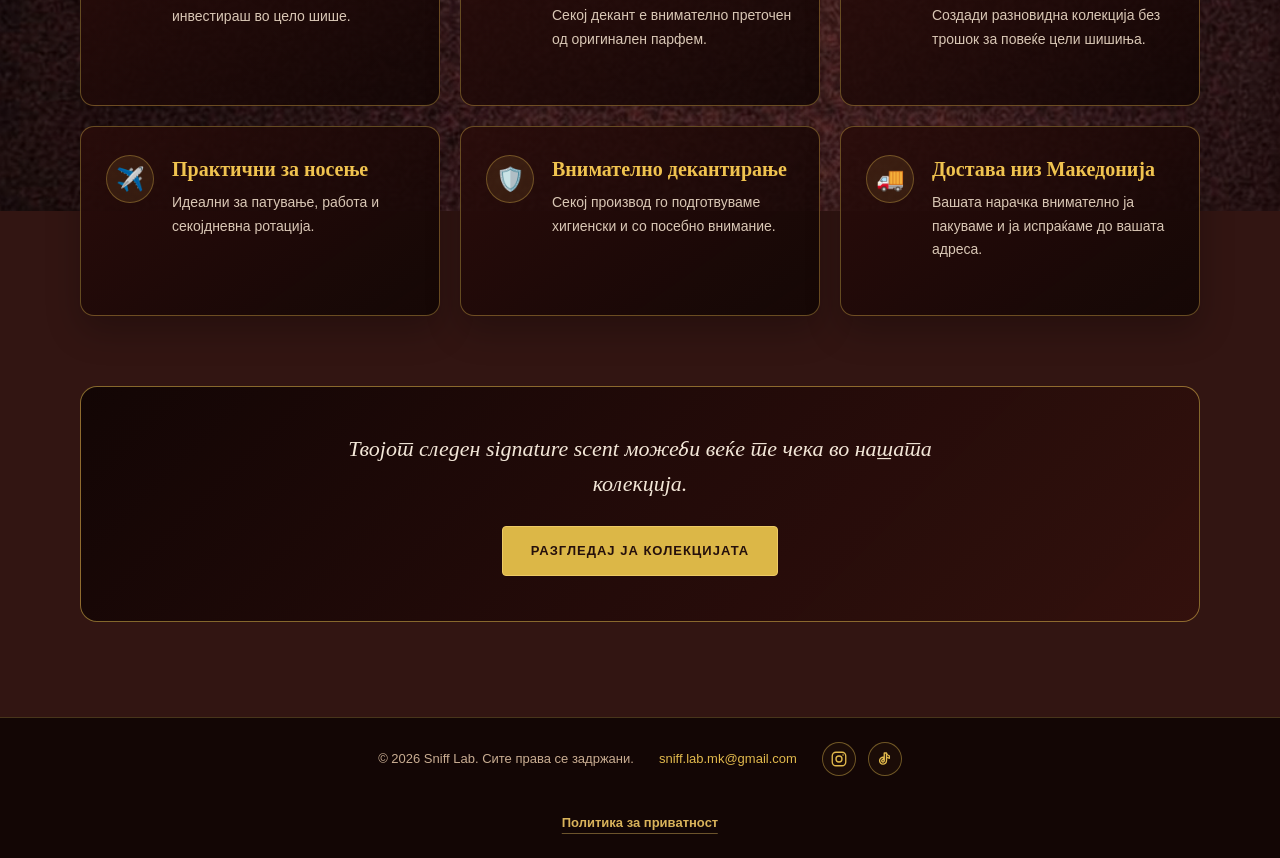
==== commit 0504c8c6: "Update about.html" ====
--- a/about.html
+++ b/about.html
@@ -1,6 +1,16 @@
 <!DOCTYPE html>
 <html lang="mk">
 <head>
+  <!-- Google tag (gtag.js) -->
+  <script async src="https://www.googletagmanager.com/gtag/js?id=G-G0SVD7TGZ9"></script>
+  <script>
+    window.dataLayer = window.dataLayer || [];
+    function gtag(){dataLayer.push(arguments);}
+    gtag('js', new Date());
+
+    gtag('config', 'G-G0SVD7TGZ9');
+  </script>
+
   <meta charset="UTF-8">
 
   <meta
@@ -18,7 +28,7 @@
   <link rel="apple-touch-icon" href="logo.png">
   <link rel="stylesheet" href="style.css?v=4">
   <link rel="stylesheet" href="components.css?v=2">
- <link rel="stylesheet" href="about.css?v=2">
+  <link rel="stylesheet" href="about.css?v=2">
 </head>
 
 <body>
@@ -235,6 +245,7 @@
     <a href="mailto:sniff.lab.mk@gmail.com">
       sniff.lab.mk@gmail.com
     </a>
+
     <a href="privacy.html">
       Политика за приватност
     </a>
--- a/components.css
+++ b/components.css
@@ -299,3 +299,91 @@
     height: 20px;
   }
 }
+/* Политика за приватност во footer */
+
+.footer {
+  position: relative;
+  padding-bottom: 82px;
+}
+
+.footer > a[href="privacy.html"] {
+  position: absolute;
+  left: 50%;
+  bottom: 24px;
+
+  transform: translateX(-50%);
+
+  color: #d9b35b;
+  border-bottom: 1px solid rgba(217, 179, 91, 0.45);
+
+  font-family: Arial, sans-serif;
+  font-size: 13px;
+  font-weight: 600;
+  line-height: 1.4;
+  text-decoration: none;
+  white-space: nowrap;
+
+  transition:
+    color 0.25s ease,
+    border-color 0.25s ease;
+}
+
+.footer > a[href="privacy.html"]:hover {
+  color: #f4d578;
+  border-color: #f4d578;
+}
+
+@media (max-width: 700px) {
+  .footer {
+    padding-bottom: 88px;
+  }
+
+  .footer > a[href="privacy.html"] {
+    bottom: 20px;
+    font-size: 12px;
+  }
+}
+/* Политика за приватност — контакт страница */
+
+.contact-footer {
+  position: relative;
+  padding-bottom: 82px;
+}
+
+.contact-footer > a[href="privacy.html"] {
+  position: absolute;
+  left: 50%;
+  bottom: 24px;
+
+  transform: translateX(-50%);
+
+  color: #d9b35b;
+  border-bottom: 1px solid rgba(217, 179, 91, 0.45);
+
+  font-family: Arial, sans-serif;
+  font-size: 13px;
+  font-weight: 600;
+  line-height: 1.4;
+  text-decoration: none;
+  white-space: nowrap;
+
+  transition:
+    color 0.25s ease,
+    border-color 0.25s ease;
+}
+
+.contact-footer > a[href="privacy.html"]:hover {
+  color: #f4d578;
+  border-color: #f4d578;
+}
+
+@media (max-width: 700px) {
+  .contact-footer {
+    padding-bottom: 88px;
+  }
+
+  .contact-footer > a[href="privacy.html"] {
+    bottom: 20px;
+    font-size: 12px;
+  }
+}
